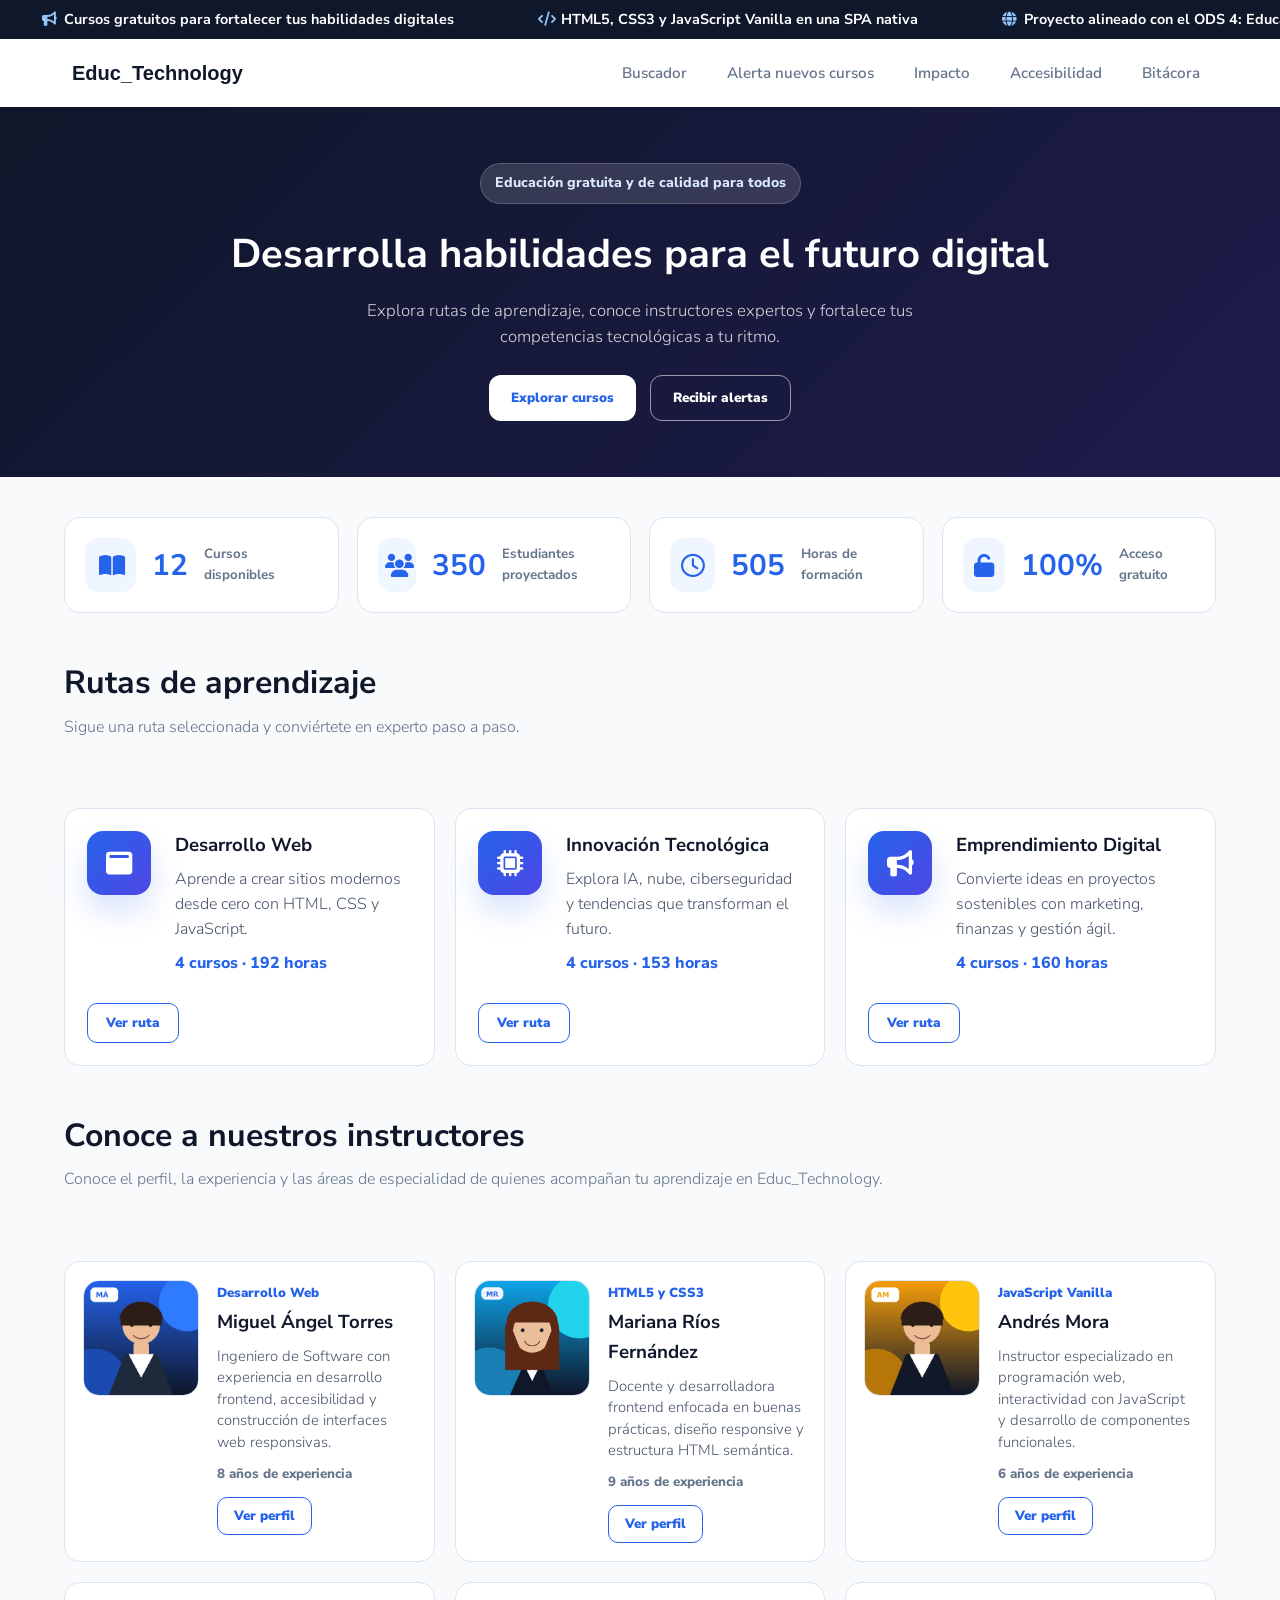
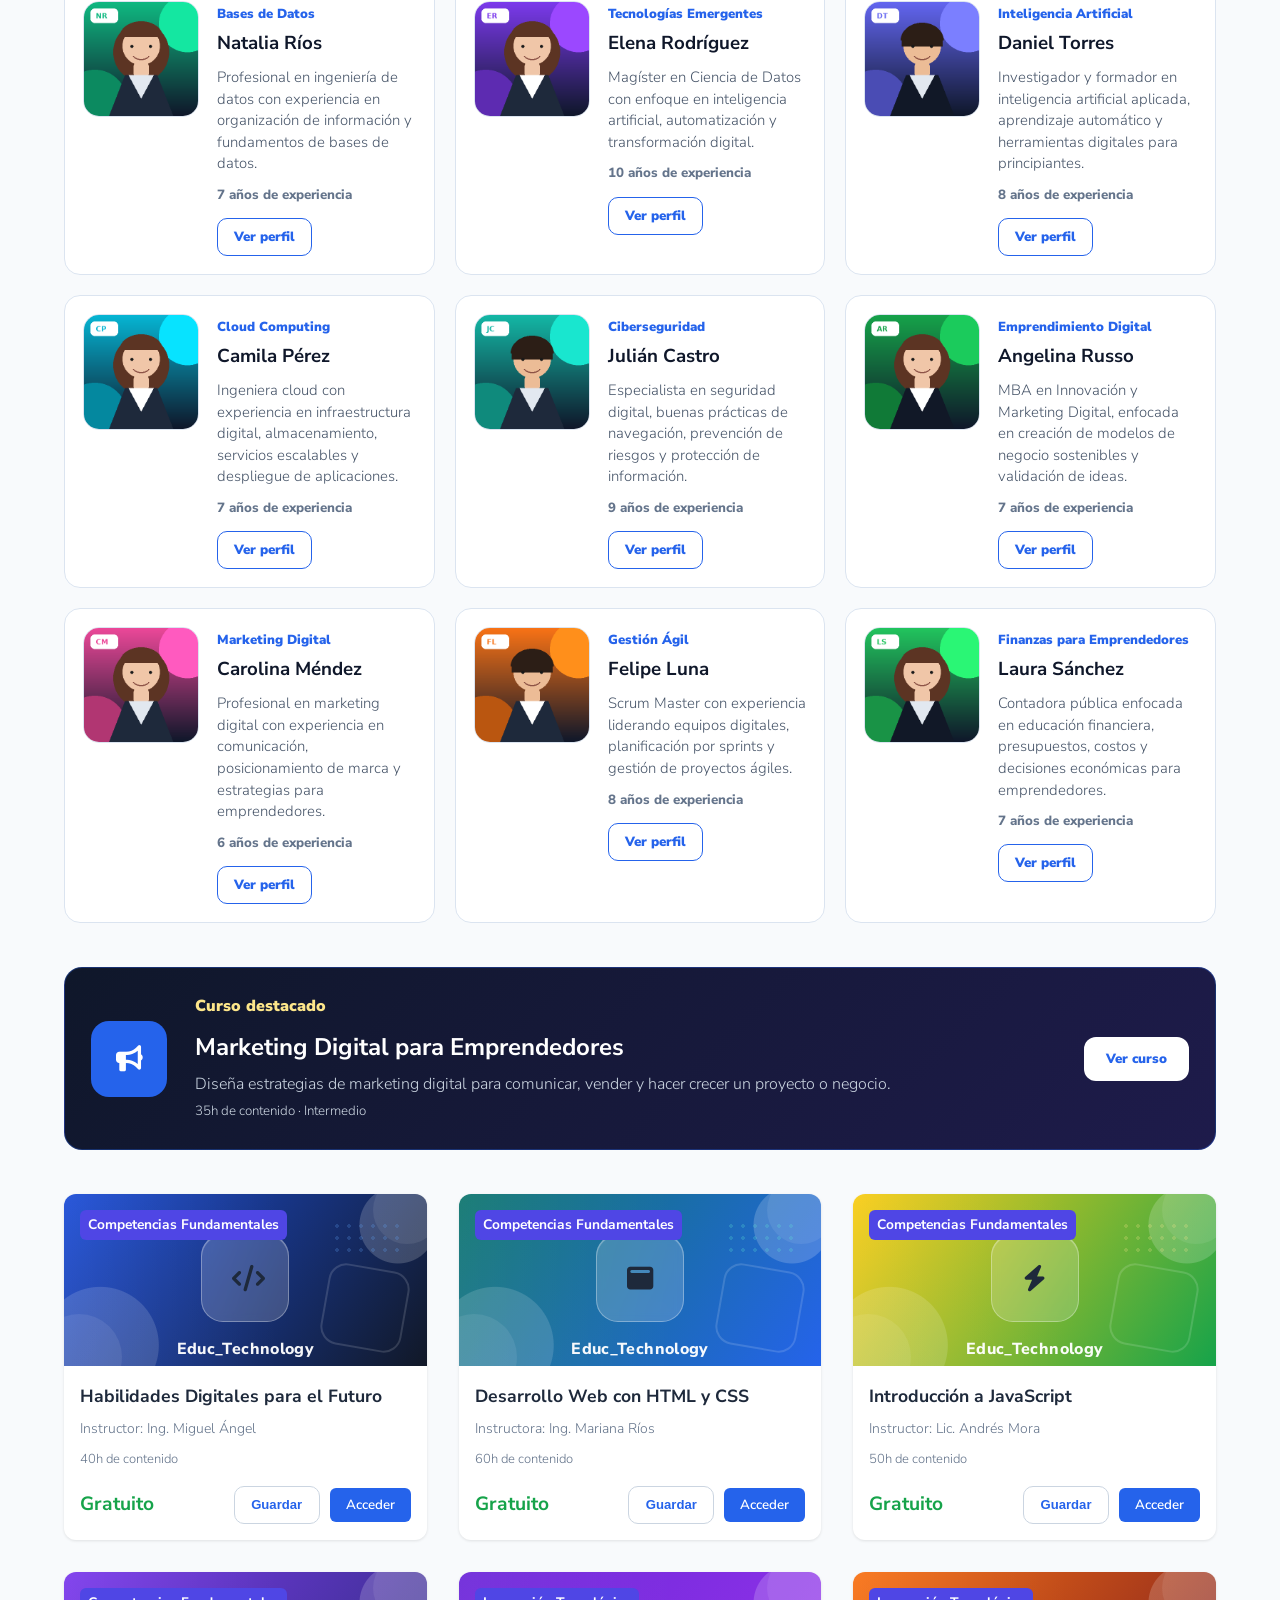
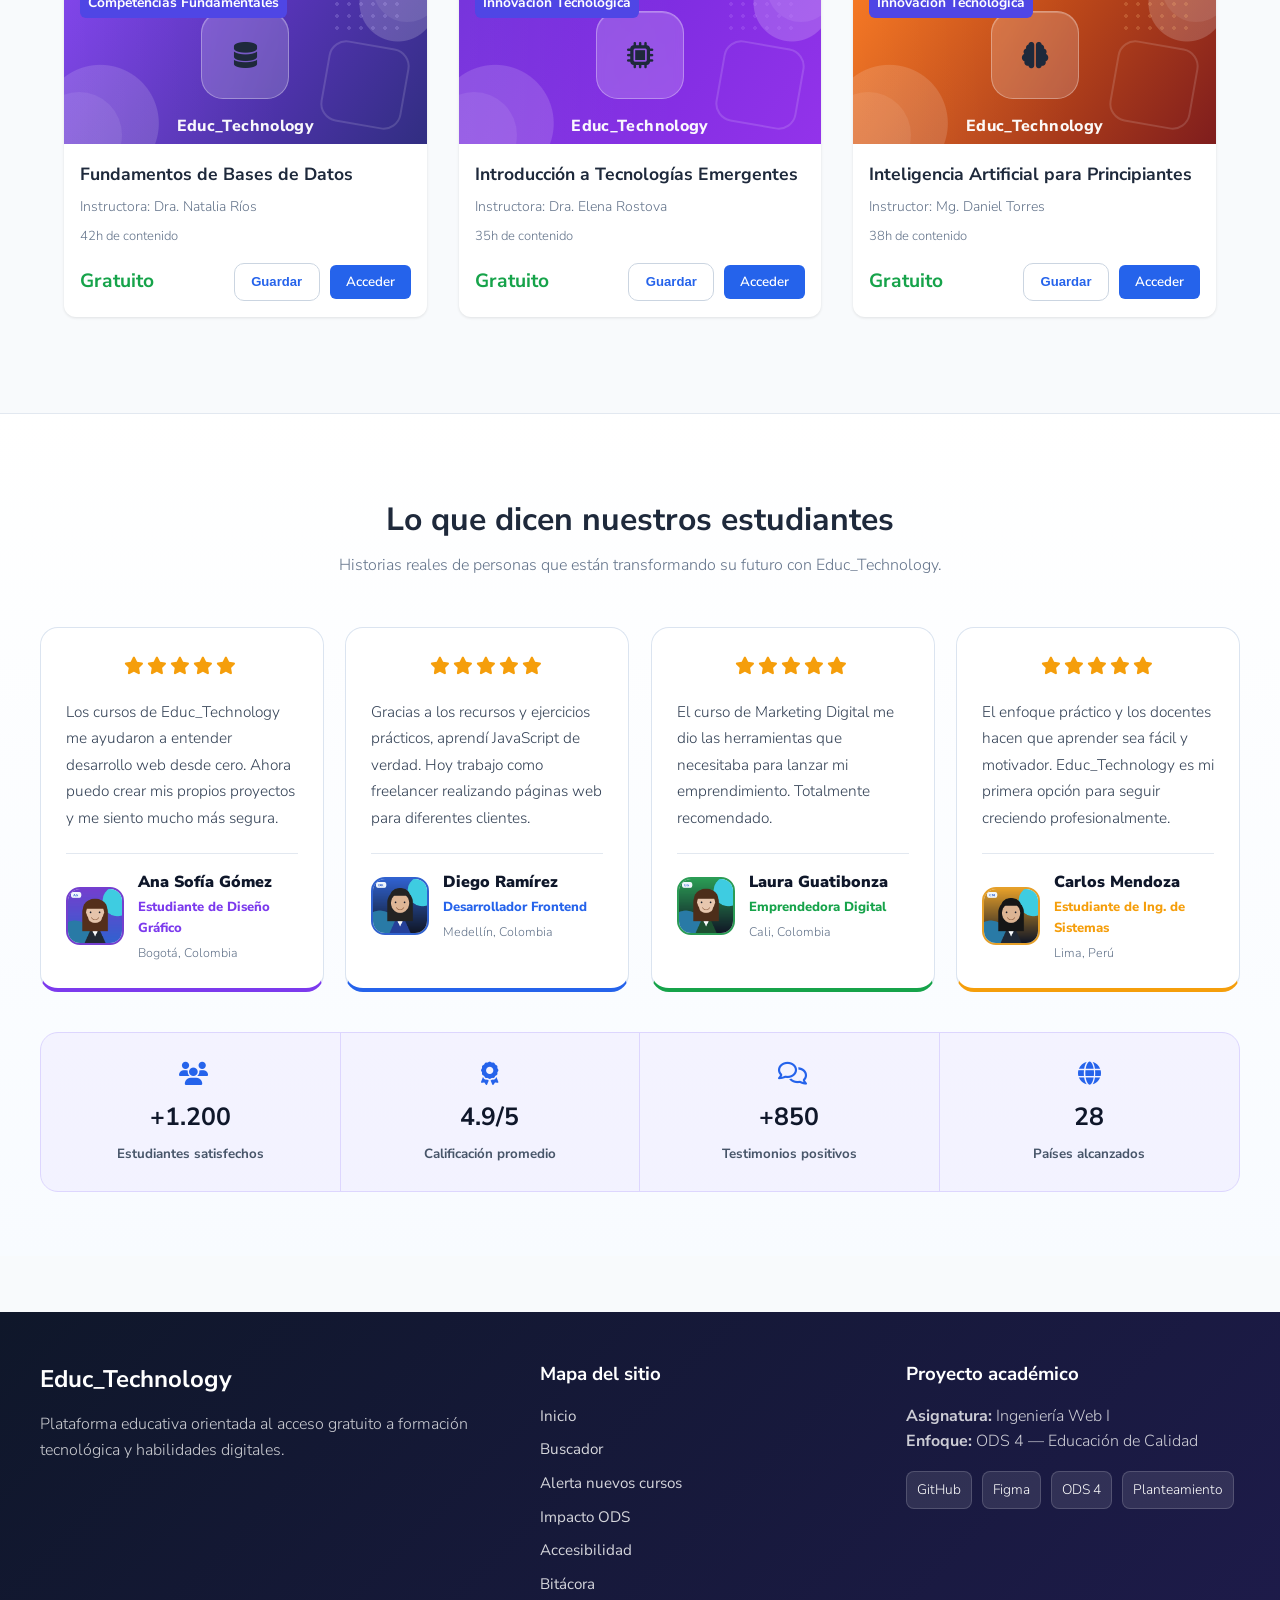
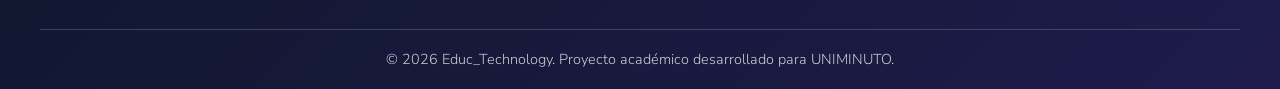
==== ingenieria-web-1/index.html @ dff6d357 "Actualizacion final con planteamiento del proyecto" ====
<!DOCTYPE html>
<html lang="es">
<head>
    <meta charset="UTF-8">
    <meta name="viewport" content="width=device-width, initial-scale=1.0">
    <title>Educ_Technology | Aprende, crece y transforma tu futuro digital</title>
    <!-- Fuente principal del proyecto -->
    <link rel="preconnect" href="https://fonts.googleapis.com">
    <link rel="preconnect" href="https://fonts.gstatic.com" crossorigin>
    <link href="https://fonts.googleapis.com/css2?family=Nunito+Sans:wght@300;400;600;700&display=swap" rel="stylesheet">
    <!-- Librería de iconos profesional: Font Awesome -->
    <link rel="stylesheet" href="https://cdnjs.cloudflare.com/ajax/libs/font-awesome/6.5.2/css/all.min.css" referrerpolicy="no-referrer">
    <!-- Hoja de estilos principal -->
    <link rel="stylesheet" href="css/styles.css">
</head>
<body>

    <!-- Marquesina superior con mensajes destacados -->
    <section class="marquesina" aria-label="Avisos destacados de Educ_Technology">
        <div class="mensajes">
            <div class="mensaje"><i class="fa-solid fa-bullhorn app-icon" aria-hidden="true"></i>Cursos gratuitos para fortalecer tus habilidades digitales</div>
            <div class="mensaje"><i class="fa-solid fa-code app-icon" aria-hidden="true"></i>HTML5, CSS3 y JavaScript Vanilla en una SPA nativa</div>
            <div class="mensaje"><i class="fa-solid fa-globe app-icon" aria-hidden="true"></i>Proyecto alineado con el ODS 4: Educación de Calidad</div>
            <div class="mensaje"><i class="fa-solid fa-universal-access app-icon" aria-hidden="true"></i>Diseño responsive con herramientas de accesibilidad</div>
        </div>
    </section>

    <!-- Menú de navegación principal -->
    <header class="main-navigation">
        <div class="nav-container">
            <button type="button" class="logo logo-btn" onclick="navegarSPA('inicio', event)" aria-label="Volver al inicio">Educ_Technology</button>
            <button type="button" class="menu-toggle" id="menu-toggle" aria-label="Abrir menú de navegación" aria-expanded="false">Menú</button>
            <nav>
                <ul class="nav-links" id="nav-links">
                    <li><button type="button" class="nav-btn" onclick="navegarSPA('buscador', event)">Buscador</button></li>
                    <li><button type="button" class="nav-btn" onclick="navegarSPA('inscripcion', event)">Alerta nuevos cursos</button></li>
                    <li><button type="button" class="nav-btn" onclick="navegarSPA('ods', event)">Impacto</button></li>
                    <li><button type="button" class="nav-btn" onclick="navegarSPA('accesibilidad', event)">Accesibilidad</button></li>
                    <li><button type="button" class="nav-btn" onclick="navegarSPA('bitacora', event)">Bitácora</button></li>
                </ul>
            </nav>
        </div>
    </header>

    <!-- Contenido principal de la aplicación -->

    <main id="main-content">

        <!-- SECCIÓN 1: INICIO (HOME) -->
        <section id="inicio">

            <header class="hero-banner">
                <div class="hero-texto">
                    <span class="hero-etiqueta">Educación gratuita y de calidad para todos</span>
                    <h1>Desarrolla habilidades para el futuro digital</h1>
                    <p>Explora rutas de aprendizaje, conoce instructores expertos y fortalece tus competencias tecnológicas a tu ritmo.</p>
                    <div class="hero-actions">
                        <button type="button" class="btn-hero btn-hero-primary" onclick="navegarSPA('buscador', event)">Explorar cursos</button>
                        <button type="button" class="btn-hero btn-hero-secondary" onclick="navegarSPA('inscripcion', event)">Recibir alertas</button>
                    </div>
                </div>
            </header>



            <!-- Estadísticas principales del proyecto -->
            <section class="home-stats-section" aria-label="Indicadores principales de Educ_Technology">
                <div id="home-stats" class="home-stats-grid"></div>
            </section>

            <!-- Rutas de aprendizaje -->
            <section class="learning-paths-section">
                <div class="section-heading-row">
                    <div>
                        <h2>Rutas de aprendizaje</h2>
                        <p class="section-subtitle">Sigue una ruta seleccionada y conviértete en experto paso a paso.</p>
                    </div>
                </div>
                <div id="contenedor-rutas" class="learning-paths-grid"></div>
            </section>

            <!-- Instructores -->
            <section class="instructors-section">
                <div class="section-heading-row">
                    <div>
                        <h2>Conoce a nuestros instructores</h2>
                        <p class="section-subtitle">Conoce el perfil, la experiencia y las áreas de especialidad de quienes acompañan tu aprendizaje en Educ_Technology.</p>
                    </div>
                </div>
                <div id="contenedor-instructores" class="instructors-grid"></div>
            </section>

            <!-- Curso destacado -->
            <section class="featured-course-section">
                <div id="curso-destacado-home" class="featured-course-card"></div>
            </section>

            <!-- Catálogo de Cursos en Cuadrícula -->
            <main class="catalog-layout">
                <div id="contenedor-cursos" class="grid-cursos">
                    <!-- Contenedor dinámico para las tarjetas de cursos -->
                    <p id="mensaje-vacio-cursos" class="mensaje-alerta">No hay programas disponibles en este momento.</p>
                </div>
            </main>

            <!-- Testimonios de usuarios piloto -->
            <section class="testimonials-section">
                <h2>Lo que dicen nuestros estudiantes</h2>
                <p class="section-subtitle">Historias reales de personas que están transformando su futuro con Educ_Technology.</p>
                <div id="contenedor-testimonios" class="testimonials-grid testimonials-grid-pro">
                    <!-- Contenedor dinámico para testimonios -->
                </div>
                <div id="testimonios-stats" class="testimonios-stats"></div>
            </section>
        </section>

        <!-- SECCIÓN 2: BUSCADOR -->
        <!-- Buscador con filtros por nombre y categoría -->
        <section id="buscador" class="oculto">
            <div class="section-container">
                <nav class="breadcrumb" aria-label="Migas de pan"><button type="button" onclick="navegarSPA('inicio', event)">Inicio</button><span>›</span><strong>Buscador</strong></nav>
                <h2>Buscador de Recursos Académicos</h2>
                <p class="section-subtitle">Filtra por nombre o categoría para encontrar tu formación ideal.</p>

                <div class="buscador-controles">
                    <div class="search-box-container">
                        <input type="text" id="input-busqueda" placeholder="Ej. javascript, css, emprendimiento...">
                        <button type="button" id="btn-buscar">Buscar</button>
                    </div>

                    <!-- Filtros rápidos por categoría -->
                    <div class="filtros-categoria">
                        <span class="filtro-label">Filtrar por categoría:</span>
                        <button type="button" class="btn-filtro activo" data-categoria="todos">Todos</button>
                        <button type="button" class="btn-filtro" data-categoria="Competencias Fundamentales">Competencias</button>
                        <button type="button" class="btn-filtro" data-categoria="Innovación Tecnológica">Innovación</button>
                        <button type="button" class="btn-filtro" data-categoria="Emprendimiento Digital">Emprendimiento</button>
                        <button type="button" class="btn-filtro btn-filtro-favoritos" data-categoria="favoritos">Mis favoritos</button>
                    </div>
                </div>

                <div class="catalog-layout">
                    <div id="resultados-api" class="grid-cursos">
                        <p class="mensaje-espera">Ingresa un término o selecciona una categoría para comenzar.</p>
                    </div>
                </div>
            </div>
        </section>

        <!-- SECCIÓN 3: FORMULARIO DE INSCRIPCIÓN -->
        <section id="inscripcion" class="oculto">
            <div class="section-container">
                <nav class="breadcrumb" aria-label="Migas de pan"><button type="button" onclick="navegarSPA('inicio', event)">Inicio</button><span>›</span><strong>Alerta nuevos cursos</strong></nav>
                <div class="page-container">
                    <section class="form-section">
                        <h2>Recibe Notificaciones de Nuevos Cursos</h2>
                        <p class="section-subtitle">Déjanos tus datos para avisarte cuando lancemos nuevos programas.</p>

                        <!-- Formulario nativo con validación personalizada -->
                        <form id="form-registro-nativo" novalidate class="custom-form">
                            <div class="form-group">
                                <label for="nombre">Nombre y Apellidos Completo:</label>
                                <input id="nombre" type="text" name="nombre" placeholder="Ej. Miguel Ángel" required>
                                <span id="error-nombre" class="error-text oculto">El nombre completo es requerido (mínimo 3 caracteres, solo letras).</span>
                            </div>
                            <div class="form-group">
                                <label for="correo">Correo Electrónico:</label>
                                <input id="correo" type="email" name="correo" placeholder="ejemplo@gmail.com" required>
                                <span id="error-correo" class="error-text oculto">Ingresa un correo electrónico válido.</span>
                            </div>
                            <div class="form-group">
                                <label for="telefono">Número de Contacto:</label>
                                <input id="telefono" type="tel" name="telefono" placeholder="Ej. 3101234567" required>
                                <span id="error-telefono" class="error-text oculto">El teléfono debe contener entre 7 y 10 dígitos numéricos.</span>
                            </div>
                            <div class="form-group">
                                <label for="area-interes">Área de Interés Principal:</label>
                                <select id="area-interes" name="area" required class="select-nativo">
                                    <option value="" disabled selected>-- Selecciona un área --</option>
                                    <option value="frontend">Desarrollo Frontend & Estándares W3C</option>
                                    <option value="emergentes">Tecnologías Emergentes</option>
                                    <option value="emprendimiento">Emprendimiento y Modelos de Negocio</option>
                                </select>
                                <span id="error-area" class="error-text oculto">Por favor, selecciona una temática de tu interés.</span>
                            </div>
                            <button type="submit" id="btn-enviar-formulario" class="btn-submit">Enviar Registro</button>
                        </form>
                    </section>

                    <section id="bloque-redes-sociales" class="social-section">
                        <h3>Conéctate con nuestro ecosistema digital</h3>
                        <p>Síguenos en nuestras redes oficiales para estar al tanto de talleres y eventos de Educ_Technology.</p>
                        <div class="social-links">
                            <a href="https://facebook.com" target="_blank" class="social-item fb">Facebook</a>
                            <a href="https://instagram.com" target="_blank" class="social-item ig">Instagram</a>
                            <a href="https://linkedin.com" target="_blank" class="social-item ln">LinkedIn</a>
                        </div>
                    </section>
                </div>
            </div>
        </section>

        <!-- SECCIÓN 4: IMPACTO SOCIAL ODS -->
        <!-- Sección informativa sobre el impacto social y el ODS 4 -->
        <section id="ods" class="oculto">
            <div class="section-container">
                <nav class="breadcrumb" aria-label="Migas de pan"><button type="button" onclick="navegarSPA('inicio', event)">Inicio</button><span>›</span><strong>Impacto ODS</strong></nav>
                <h2>Impacto Social: Educación de Calidad</h2>
                <p class="section-subtitle">Nuestro compromiso con el Objetivo de Desarrollo Sostenible #4 de la ONU.</p>

                <div class="ods-hero">
                    <div class="ods-badge">ODS 4</div>
                    <p class="ods-descripcion">En <strong>Educ_Technology</strong> creemos que el conocimiento no debería tener barreras económicas. Por eso todos nuestros cursos son gratuitos y están diseñados para quienes quieren crecer profesionalmente desde cero.</p>
                </div>

                <div class="ods-stats">
                    <!-- Indicadores generales de impacto del proyecto -->
                    <div class="stat-card">
                        <span class="stat-numero">3</span>
                        <span class="stat-label">Cursos gratuitos disponibles</span>
                    </div>
                    <div class="stat-card">
                        <span class="stat-numero">120h</span>
                        <span class="stat-label">De contenido formativo</span>
                    </div>
                    <div class="stat-card">
                        <span class="stat-numero">100%</span>
                        <span class="stat-label">Acceso sin costo</span>
                    </div>
                    <div class="stat-card">
                        <span class="stat-numero">3</span>
                        <span class="stat-label">Áreas de formación</span>
                    </div>
                </div>

                <div class="ods-pilares">
                    <div class="pilar-card">
                        <div class="pilar-icono"><i class="fa-solid fa-book-open app-icon" aria-hidden="true"></i></div>
                        <h3>Acceso al Conocimiento</h3>
                        <p>Eliminamos la brecha digital ofreciendo formación técnica de calidad sin costo, disponible para cualquier persona con conexión a internet.</p>
                    </div>
                    <div class="pilar-card">
                        <div class="pilar-icono"><i class="fa-solid fa-briefcase app-icon" aria-hidden="true"></i></div>
                        <h3>Empleabilidad Digital</h3>
                        <p>Preparamos a estudiantes y emprendedores con habilidades reales del mercado laboral actual, desde desarrollo web hasta modelos de negocio.</p>
                    </div>
                    <div class="pilar-card">
                        <div class="pilar-icono"><i class="fa-solid fa-seedling app-icon" aria-hidden="true"></i></div>
                        <h3>Crecimiento Sostenible</h3>
                        <p>Fomentamos el emprendimiento responsable alineado con los ODS, formando profesionales que entiendan su impacto en la sociedad.</p>
                    </div>
                </div>
            </div>
        </section>


        <!-- SECCIÓN 5: ACCESIBILIDAD -->
        <!-- Herramientas de accesibilidad para personalizar la visualización -->
        <section id="accesibilidad" class="oculto">
            <div class="section-container">
                <nav class="breadcrumb" aria-label="Migas de pan"><button type="button" onclick="navegarSPA('inicio', event)">Inicio</button><span>›</span><strong>Accesibilidad</strong></nav>
                <h2>Herramientas de Accesibilidad</h2>
                <p class="section-subtitle">Personaliza la visualización del sitio para mejorar la experiencia de lectura.</p>

                <div class="accessibility-panel">
                    <div class="accessibility-card">
                        <h3>Controles visuales</h3>
                        <p>Usa estas opciones para adaptar el contraste y el tamaño del texto según tus necesidades.</p>

                        <div class="accessibility-controls">
                            <button type="button" id="btn-fuente-mas" class="btn-control" aria-label="Aumentar tamaño de letra">Aumentar letra A+</button>
                            <button type="button" id="btn-contraste" class="btn-control btn-control--contraste" aria-label="Alternar alto contraste">Modo contraste</button>
                            <button type="button" id="btn-modo-oscuro" class="btn-control btn-control--oscuro" aria-label="Activar modo oscuro">Modo oscuro</button>
                            <button type="button" id="btn-fuente-menos" class="btn-control" aria-label="Reducir tamaño de letra">Reducir letra A−</button>
                        </div>
                    </div>
                </div>
            </div>
        </section>

        <!-- SECCIÓN 6: BITÁCORA Y CRÉDITOS -->
        <!-- Bitácora con créditos, decisiones de diseño y registro de cambios -->
        <section id="bitacora" class="oculto">
            <div class="section-container">
                <nav class="breadcrumb" aria-label="Migas de pan"><button type="button" onclick="navegarSPA('inicio', event)">Inicio</button><span>›</span><strong>Bitácora</strong></nav>
                <h2>Bitácora de Desarrollo</h2>
                <p class="section-subtitle">El proceso detrás de Educ_Technology: decisiones, tecnologías y aprendizajes.</p>

                <div class="bitacora-grid">

                    <div class="autor-info">
                        <h3>Autoría del Proyecto</h3>
                        <p>Desarrollado como proyecto integrador de la asignatura <strong>Ingeniería Web I</strong> en UNIMINUTO.</p>
                        <br>
                        <div class="autor-detalle">
                            <span class="autor-label">Estudiantes</span>
                            <ul class="autor-lista">
                                <li>Maickyl Miguel Candeno Navarro</li>
                                <li>Bayron Esteban Caicedo Tellez</li>
                                <li>Adrini Abril Sandoval</li>
                            </ul>
                        </div>
                        <p><strong>Docente:</strong> Kellyn Johanna Delgado Jaimes</p>
                        <p><strong>Período:</strong> 2026-1</p>
                        <br>
                        <!-- Decisiones principales de diseño y estructura -->
                        <p><strong>Tecnologías usadas:</strong> HTML5 semántico, CSS3 con Flexbox y media queries, JavaScript ES6 nativo, Google Fonts (Nunito Sans).</p>
                    </div>

                    <div class="decisiones-box">
                        <h3>Decisiones de Diseño</h3>
                        <!-- Justificación de la identidad visual utilizada -->
                        <ul class="decisiones-lista">
                            <li><strong>Fuente Nunito Sans:</strong> Elegida por ser san-serif, transmite modernidad y facilidad de lectura, ideal para una plataforma educativa.</li>
                            <li><strong>Azul principal (#2563eb):</strong> Comunica confianza, seguridad y tecnología. Exactamente lo que una plataforma educativa debe proyectar.</li>
                            <li><strong>Verde en precios (#16a34a):</strong> Asociado a lo positivo y gratuito. Refuerza que los cursos son accesibles.</li>
                            <li><strong>Fondo oscuro (#0f172a):</strong> Para el hero y la sección de redes, crea contraste visual y da seriedad al proyecto.</li>
                            <li><strong>Diseño SPA:</strong> Una sola página con navegación dinámica para evitar recargas y mejorar la experiencia de usuario.</li>
                        </ul>
                    </div>

                    <div class="sitemap-box">
                        <h3>Mapa del Sitio</h3>
                        <ul>
                            <li><a href="#" onclick="navegarSPA('inicio', event)">Inicio — Catálogo de cursos y testimonios</a></li>
                            <li><a href="#" onclick="navegarSPA('buscador', event)">Buscador — Filtros por nombre y categoría</a></li>
                            <li><a href="#" onclick="navegarSPA('inscripcion', event)">Alerta nuevos cursos — Formulario con RegEx</a></li>
                            <li><a href="#" onclick="navegarSPA('ods', event)">Impacto — Compromiso ODS 4 con estadísticas</a></li>
                            <li><a href="#" onclick="navegarSPA('accesibilidad', event)">Accesibilidad — Contraste y tamaño de letra</a></li>
                            <li><a href="#" onclick="navegarSPA('bitacora', event)">Bitácora — Créditos y decisiones de diseño</a></li>
                        </ul>
                    </div>

                    <div class="tecnologias-box">
                        <h3>Registro de Cambios</h3>
                        <!-- Registro de versiones y mejoras implementadas -->
                        <ul class="changelog-lista">
                            <li><span class="version">v1.0</span> Estructura base HTML semántico + CSS inicial</li>
                            <li><span class="version">v1.1</span> Sistema SPA con JavaScript vanilla</li>
                            <li><span class="version">v1.2</span> Formulario con validación RegEx + modal</li>
                            <li><span class="version">v1.3</span> Sección de accesibilidad con controles de contraste y tamaño de letra</li>
                            <li><span class="version">v1.4</span> Media queries para móvil, tablet y escritorio</li>
                            <li><span class="version">v1.5</span> Filtros de buscador, ODS visual, bitácora completa</li>
                            <li><span class="version">v1.6</span> Favoritos funcionales, rutas de aprendizaje, instructores y curso destacado</li>
                        </ul>
                    </div>

                </div>
            </div>
        </section>

        <!-- Modal para inscripción directa desde las tarjetas de curso -->
        <div id="modal-curso" class="modal-overlay oculto">
            <div class="modal-content">
                <button type="button" id="btn-cerrar-modal" class="modal-close-btn">&times;</button>
                <h2 id="modal-titulo-curso">Inscripción al Curso</h2>
                <p class="modal-subtitle">Completa tus datos para obtener acceso inmediato al material.</p>
                <form id="form-modal-curso" novalidate class="custom-form">
                    <div class="form-group">
                        <label for="modal-nombre">Nombre y Apellidos Completo:</label>
                        <input id="modal-nombre" type="text" placeholder="Ej. Miguel Ángel" required>
                        <span id="error-modal-nombre" class="error-text oculto">El nombre es requerido (mínimo 3 caracteres).</span>
                    </div>
                    <div class="form-group">
                        <label for="modal-correo">Correo Electrónico:</label>
                        <input id="modal-correo" type="email" placeholder="ejemplo@gmail.com" required>
                        <span id="error-modal-correo" class="error-text oculto">Ingresa un correo electrónico válido.</span>
                    </div>
                    <button type="submit" class="btn-submit">Confirmar Acceso al Curso</button>
                </form>
            </div>
        </div>

        <!-- Modal de perfil de instructor -->
        <div id="modal-instructor" class="modal-overlay oculto">
            <div class="modal-content modal-content-instructor">
                <button type="button" id="btn-cerrar-modal-instructor" class="modal-close-btn">&times;</button>
                <div id="modal-instructor-contenido"></div>
            </div>
        </div>


    </main>


    <!-- FOOTER PROFESIONAL: cierre visible del sitio con navegación, créditos y redes -->
    <footer class="site-footer">
        <div class="footer-content">
            <div class="footer-brand">
                <h2>Educ_Technology</h2>
                <p>Plataforma educativa orientada al acceso gratuito a formación tecnológica y habilidades digitales.</p>
            </div>

            <nav class="footer-nav" aria-label="Mapa de navegación del sitio">
                <h3>Mapa del sitio</h3>
                <ul>
                    <li><button type="button" onclick="navegarSPA('inicio', event)">Inicio</button></li>
                    <li><button type="button" onclick="navegarSPA('buscador', event)">Buscador</button></li>
                    <li><button type="button" onclick="navegarSPA('inscripcion', event)">Alerta nuevos cursos</button></li>
                    <li><button type="button" onclick="navegarSPA('ods', event)">Impacto ODS</button></li>
                    <li><button type="button" onclick="navegarSPA('accesibilidad', event)">Accesibilidad</button></li>
                    <li><button type="button" onclick="navegarSPA('bitacora', event)">Bitácora</button></li>
                </ul>
            </nav>

            <div class="footer-info">
                <h3>Proyecto académico</h3>
                <p><strong>Asignatura:</strong> Ingeniería Web I</p>
                <p><strong>Enfoque:</strong> ODS 4 — Educación de Calidad</p>
                <div class="footer-social">
                    <a href="https://github.com/maick25/ingenieria-web-1" target="_blank" rel="noopener noreferrer" aria-label="Abrir repositorio de GitHub">GitHub</a>
                    <a href="https://www.figma.com/design/h5C45w7NahrJfKbQASu7ia/Ingeneria-web-1" target="_blank" rel="noopener noreferrer" aria-label="Abrir maqueta en Figma">Figma</a>
                    <a href="https://www.un.org/sustainabledevelopment/es/education/" target="_blank" rel="noopener noreferrer" aria-label="Consultar ODS 4 Educación de Calidad">ODS 4</a>
                    <a href="docs/planteamiento-proyecto.one" target="_blank" rel="noopener noreferrer" aria-label="Abrir planteamiento del proyecto">Planteamiento</a>
                </div>
            </div>
        </div>

        <div class="footer-bottom">
            <p>&copy; 2026 Educ_Technology. Proyecto académico desarrollado para UNIMINUTO.</p>
        </div>
    </footer>

    <div id="toast-feedback" class="toast-feedback oculto" role="status" aria-live="polite"></div>

    <script src="js/index.js"></script>
</body>
</html>
---- ingenieria-web-1/css/styles.css ----
/* ==========================================================================
   PALETA DE COLORES — Educ_Technology
   Variables principales para mantener consistencia visual en todo el sitio.
   ========================================================================== */
/*
   COLOR PRIMARIO:    #2563eb  — Azul tecnológico (nav, botones, acentos)
   COLOR SECUNDARIO:  #0f172a  — Azul muy oscuro / casi negro (hero, fondos)
   COLOR ACENTO:      #16a34a  — Verde (precios, gratuito, ODS)
   COLOR SUPERFICIE:  #f8fafc  — Gris muy claro (fondo general)
   COLOR BORDE:       #e2e8f0  — Gris suave (separadores, bordes)
   BLANCO:            #ffffff  — Tarjetas, modales, formularios
   TEXTO PRINCIPAL:   #1e293b  — Casi negro, lectura cómoda
   TEXTO SECUNDARIO:  #64748b  — Gris medio, subtítulos y metadatos
*/

/* ==========================================================================
   RESET Y BASE GLOBAL
   ========================================================================== */
* {
    margin: 0;
    padding: 0;
    box-sizing: border-box;
}

body {
    /* Fuente principal del proyecto */
    font-family: 'Nunito Sans', 'Segoe UI', Tahoma, Geneva, Verdana, sans-serif;
    background-color: #f8fafc;
    color: #1e293b;
    line-height: 1.6;
    font-weight: 300;
    transition: background-color 0.3s ease, color 0.3s ease, font-size 0.2s ease;
}

/* Regla base para la navegación SPA */
.oculto {
    display: none !important;
}

.mensaje-alerta {
    color: #64748b;
    font-style: italic;
    text-align: center;
    padding: 2rem;
    width: 100%;
}

/* ==========================================================================
   MENÚ DE NAVEGACIÓN SUPERIOR FIJO
   ========================================================================== */
.main-navigation {
    background-color: #ffffff;
    box-shadow: 0 2px 4px rgba(0, 0, 0, 0.05);
    position: sticky;
    top: 0;
    z-index: 1000;
    padding: 1rem 0;
}

.nav-container {
    max-width: 1200px;
    margin: 0 auto;
    display: flex;
    justify-content: space-between;
    align-items: center;
    padding: 0 24px;
}

.logo {
    font-size: 1.25rem;
    font-weight: 700;
    color: #0f172a;
}

.logo-btn {
    background: none;
    border: none;
    cursor: pointer;
    padding: 6px 8px;
    border-radius: 8px;
    transition: all 0.2s ease;
}

.logo-btn:hover {
    color: #2563eb;
    background-color: #eef2ff;
}

.nav-links {
    display: flex;
    gap: 8px;
    list-style: none;
}

.nav-btn {
    background: none;
    border: none;
    color: #64748b;
    padding: 8px 16px;
    cursor: pointer;
    font-size: 0.95rem;
    font-weight: 600;
    border-radius: 6px;
    transition: all 0.2s ease;
    font-family: inherit;
}

.nav-btn:hover, .nav-btn.active {
    color: #2563eb;
    background-color: #eff6ff;
}

/* ==========================================================================
   HERO BANNER — Ahora centrado sin los botones dentro
   ========================================================================== */
.hero-banner {
    text-align: center;
    padding: 56px 32px;
    background: linear-gradient(135deg, #0f172a 0%, #1e1b4b 100%);
    color: #ffffff;
    margin-bottom: 40px;
}

.hero-texto h1 {
    font-size: 2.5rem;
    font-weight: 700;
    margin-bottom: 12px;
}

.hero-texto p {
    font-size: 1.05rem;
    color: rgba(255, 255, 255, 0.82);
    max-width: 600px;
    margin: 0 auto;
}

/* ==========================================================================
   CATÁLOGO DE CURSOS
   ========================================================================== */
.catalog-layout {
    max-width: 1200px;
    margin: 0 auto;
    padding: 0 24px 64px 24px;
}

.grid-cursos {
    display: grid;
    grid-template-columns: repeat(auto-fit, minmax(280px, 1fr));
    gap: 32px;
}

/* ==========================================================================
   TARJETAS DE CURSOS
   ========================================================================== */
.tarjeta-curso {
    background: #ffffff;
    border-radius: 12px;
    box-shadow: 0 1px 3px rgba(0, 0, 0, 0.1);
    overflow: hidden;
    display: flex;
    flex-direction: column;
    height: 100%;
    transition: box-shadow 0.25s ease, transform 0.2s ease;
}

.tarjeta-curso:hover {
    box-shadow: 0 8px 20px rgba(0, 0, 0, 0.1);
    transform: translateY(-3px);
}

.contenedor-imagen-tarjeta {
    position: relative;
    height: 160px;
    width: 100%;
}

.contenedor-imagen-tarjeta img {
    width: 100%;
    height: 100%;
    object-fit: cover;
    display: block;
}

.categoria-curso {
    position: absolute;
    top: 12px;
    left: 12px;
    background: #4f46e5;
    color: #ffffff;
    padding: 4px 8px;
    border-radius: 6px;
    font-size: 0.75rem;
    font-weight: 700;
}

.contenido-tarjeta {
    padding: 16px;
    display: flex;
    flex-direction: column;
    flex-grow: 1;
}

.contenido-tarjeta h3 {
    font-size: 1.1rem;
    font-weight: 700;
    color: #1e293b;
    margin-bottom: 8px;
}

.instructor {
    font-size: 0.875rem;
    color: #64748b;
    margin-bottom: 8px;
}

.duracion {
    font-size: 0.813rem;
    color: #64748b;
    margin-bottom: 16px;
}

.fila-inferior {
    margin-top: auto;
    display: flex;
    justify-content: space-between;
    align-items: center;
}

.precio-curso {
    font-size: 1.2rem;
    font-weight: 700;
    color: #16a34a;
}

.btn-acceder {
    background: #2563eb;
    color: #ffffff;
    border: none;
    padding: 8px 16px;
    border-radius: 6px;
    font-weight: 600;
    cursor: pointer;
    transition: background 0.2s ease;
    font-family: inherit;
}

.btn-acceder:hover {
    background: #1d4ed8;
}

/* ==========================================================================
   SECCIÓN DE TESTIMONIOS
   Tarjetas con borde suave e interacción visual al pasar el cursor.
   ========================================================================== */
.testimonials-section {
    padding: 4rem 2rem;
    background-color: #ffffff;
    text-align: center;
    margin-top: 2rem;
    border-top: 1px solid #e2e8f0;
}

.testimonials-section h2 {
    font-size: 2rem;
    font-weight: 700;
    color: #1e293b;
    margin-bottom: 0.5rem;
}

.section-subtitle {
    color: #64748b;
    font-size: 1rem;
    margin-bottom: 3rem;
}

.testimonials-grid {
    display: grid;
    grid-template-columns: repeat(auto-fit, minmax(300px, 1fr));
    gap: 2rem;
    max-width: 1200px;
    margin: 0 auto;
}

.testimonial-card {
    background: #f8fafc;
    padding: 2rem;
    border-radius: 12px;
    border: 1px solid #e2e8f0;
    text-align: left;
    transition: box-shadow 0.3s ease, transform 0.2s ease;
    box-shadow: none;
}

.testimonial-card:hover {
    transform: translateY(-4px);
    box-shadow: 0 12px 28px rgba(0, 0, 0, 0.09);
}

.comment {
    font-style: italic;
    color: #334155;
    line-height: 1.7;
    margin-bottom: 1.5rem;
    font-size: 1rem;
}

.student-name {
    color: #1e293b;
    font-size: 1.05rem;
    font-weight: 700;
    margin-bottom: 0.25rem;
}

.student-role {
    color: #64748b;
    font-size: 0.85rem;
    display: block;
}

/* ==========================================================================
   BUSCADOR CON FILTROS DE CATEGORÍA
   ========================================================================== */
.section-container {
    max-width: 1200px;
    margin: 40px auto;
    padding: 0 24px;
    min-height: 60vh;
}

.section-container h2 {
    font-size: 2rem;
    font-weight: 700;
    color: #0f172a;
    margin-bottom: 8px;
}

.buscador-controles {
    margin-bottom: 40px;
    display: flex;
    flex-direction: column;
    gap: 16px;
    max-width: 700px;
}

.search-box-container {
    display: flex;
    gap: 12px;
}

.search-box-container input {
    flex-grow: 1;
    padding: 12px 16px;
    border: 1px solid #cbd5e1;
    border-radius: 8px;
    font-size: 1rem;
    color: #1e293b;
    outline: none;
    transition: border-color 0.2s ease, box-shadow 0.2s ease;
    font-family: inherit;
}

.search-box-container input:focus {
    border-color: #2563eb;
    box-shadow: 0 0 0 3px rgba(37, 99, 235, 0.1);
}

.search-box-container button {
    background-color: #2563eb;
    color: #ffffff;
    border: none;
    padding: 12px 24px;
    border-radius: 8px;
    font-weight: 600;
    font-size: 1rem;
    cursor: pointer;
    transition: background-color 0.2s ease;
    font-family: inherit;
}

.search-box-container button:hover {
    background-color: #1d4ed8;
}

/* Filtros de categoría con botones de selección rápida. */
.filtros-categoria {
    display: flex;
    align-items: center;
    gap: 10px;
    flex-wrap: wrap;
}

.filtro-label {
    font-size: 0.9rem;
    color: #64748b;
    font-weight: 600;
}

.btn-filtro {
    background: #f1f5f9;
    border: 1.5px solid #e2e8f0;
    color: #64748b;
    padding: 6px 14px;
    border-radius: 20px;
    font-size: 0.85rem;
    font-weight: 600;
    cursor: pointer;
    transition: all 0.2s ease;
    font-family: inherit;
}

.btn-filtro:hover {
    border-color: #2563eb;
    color: #2563eb;
    background: #eff6ff;
}

.btn-filtro.activo {
    background: #2563eb;
    border-color: #2563eb;
    color: #ffffff;
}

.mensaje-espera {
    color: #64748b;
    font-style: italic;
    font-size: 1rem;
    background-color: #ffffff;
    padding: 24px;
    border-radius: 8px;
    border: 1px dashed #cbd5e1;
    text-align: center;
    max-width: 600px;
}

/* ==========================================================================
   FORMULARIO DE INSCRIPCIÓN Y REDES SOCIALES
   ========================================================================== */
.page-container {
    max-width: 1000px;
    margin: 40px auto;
    display: flex;
    flex-direction: row;
    gap: 30px;
    justify-content: center;
    align-items: stretch;
    padding: 0 20px;
}

.form-section {
    flex: 2;
    background: #ffffff;
    padding: 32px;
    border-radius: 12px;
    box-shadow: 0 4px 15px rgba(0, 0, 0, 0.05);
}

.custom-form {
    display: flex;
    flex-direction: column;
    gap: 20px;
    margin-top: 24px;
}

.form-group {
    display: flex;
    flex-direction: column;
    gap: 8px;
}

.form-group label {
    font-weight: 600;
    font-size: 0.95rem;
    color: #334155;
}

.form-group input {
    padding: 12px;
    border: 1px solid #cbd5e1;
    border-radius: 8px;
    font-size: 1rem;
    outline: none;
    transition: border-color 0.2s;
    font-family: inherit;
}

.form-group input:focus {
    border-color: #2563eb;
}

/* Mensajes de validación controlados desde JavaScript. */
.error-text {
    color: #ef4444;
    font-size: 0.85rem;
    font-weight: 600;
    margin-top: -4px;
}

.btn-submit {
    background: #2563eb;
    color: #ffffff;
    border: none;
    padding: 14px;
    border-radius: 8px;
    font-weight: 700;
    font-size: 1rem;
    cursor: pointer;
    transition: background 0.2s;
    margin-top: 10px;
    font-family: inherit;
}

.btn-submit:hover {
    background: #1d4ed8;
}

.social-section {
    flex: 1;
    background: #0f172a;
    padding: 40px 24px;
    border-radius: 12px;
    color: #ffffff;
    display: flex;
    flex-direction: column;
    justify-content: center;
    align-items: center;
    text-align: center;
}

.social-section h3 {
    color: #10b981;
    font-size: 1.3rem;
    margin-bottom: 16px;
    line-height: 1.3;
}

.social-section p {
    color: #94a3b8;
    font-size: 0.95rem;
    margin-bottom: 24px;
    line-height: 1.6;
}

.social-links {
    display: flex;
    flex-direction: column;
    gap: 12px;
    width: 100%;
    max-width: 200px;
}

.social-item {
    display: block;
    width: 100%;
    padding: 12px;
    border-radius: 8px;
    text-decoration: none;
    color: #ffffff;
    font-weight: 700;
    font-size: 0.95rem;
    transition: transform 0.2s, opacity 0.2s;
    text-align: center;
}

.social-item:hover {
    transform: translateY(-2px);
    opacity: 0.9;
}

.social-item.fb { background-color: #2563eb; }
.social-item.ig { background-color: #db2777; }
.social-item.ln { background-color: #0284c7; }

.form-group select {
    padding: 12px;
    border: 1px solid #cbd5e1;
    border-radius: 8px;
    font-size: 1rem;
    outline: none;
    background-color: #ffffff;
    color: #1e293b;
    cursor: pointer;
    transition: border-color 0.2s;
    font-family: inherit;
}

.form-group select:focus {
    border-color: #2563eb;
}

/* ==========================================================================
   SECCIÓN ODS — IMPACTO VISUAL
   Presentación del compromiso educativo mediante indicadores y tarjetas.
   ========================================================================== */
.ods-hero {
    display: flex;
    align-items: center;
    gap: 24px;
    background: #ffffff;
    padding: 28px 32px;
    border-radius: 12px;
    border-left: 6px solid #c5192d;
    box-shadow: 0 1px 3px rgba(0, 0, 0, 0.08);
    margin-bottom: 32px;
    margin-top: 20px;
}

.ods-badge {
    background: #c5192d;
    color: #ffffff;
    font-size: 1.5rem;
    font-weight: 900;
    padding: 12px 20px;
    border-radius: 10px;
    flex-shrink: 0;
    letter-spacing: 0.05em;
}

.ods-descripcion {
    color: #334155;
    font-size: 1.05rem;
    line-height: 1.7;
}

.ods-stats {
    display: grid;
    grid-template-columns: repeat(auto-fit, minmax(160px, 1fr));
    gap: 20px;
    margin-bottom: 32px;
}

.stat-card {
    background: #ffffff;
    border-radius: 12px;
    padding: 24px 16px;
    text-align: center;
    box-shadow: 0 1px 3px rgba(0, 0, 0, 0.08);
    border-top: 3px solid #2563eb;
    transition: transform 0.2s ease;
}

.stat-card:hover {
    transform: translateY(-3px);
}

.stat-numero {
    display: block;
    font-size: 2.2rem;
    font-weight: 900;
    color: #2563eb;
    margin-bottom: 8px;
}

.stat-label {
    display: block;
    font-size: 0.85rem;
    color: #64748b;
    font-weight: 600;
    line-height: 1.4;
}

.ods-pilares {
    display: grid;
    grid-template-columns: repeat(auto-fit, minmax(260px, 1fr));
    gap: 20px;
}

.pilar-card {
    background: #ffffff;
    border-radius: 12px;
    padding: 28px 24px;
    box-shadow: 0 1px 3px rgba(0, 0, 0, 0.08);
    transition: box-shadow 0.25s ease, transform 0.2s ease;
}

.pilar-card:hover {
    box-shadow: 0 8px 20px rgba(0, 0, 0, 0.09);
    transform: translateY(-3px);
}

.pilar-icono {
    font-size: 2rem;
    margin-bottom: 12px;
}

.pilar-card h3 {
    font-size: 1.05rem;
    font-weight: 700;
    color: #1e293b;
    margin-bottom: 10px;
}

.pilar-card p {
    color: #64748b;
    font-size: 0.95rem;
    line-height: 1.6;
}

/* ==========================================================================
   BITÁCORA EXPANDIDA
   Distribución de autoría, decisiones de diseño, mapa del sitio y cambios.
   ========================================================================== */
.bitacora-grid {
    display: grid;
    grid-template-columns: repeat(auto-fit, minmax(300px, 1fr));
    gap: 24px;
    margin-top: 24px;
}

.autor-info, .sitemap-box, .decisiones-box, .tecnologias-box {
    background: #ffffff;
    padding: 24px;
    border-radius: 12px;
    box-shadow: 0 1px 3px rgba(0, 0, 0, 0.08);
}

.autor-info h3, .sitemap-box h3, .decisiones-box h3, .tecnologias-box h3 {
    margin-bottom: 16px;
    color: #0f172a;
    font-size: 1.05rem;
    font-weight: 700;
}

.autor-info p {
    color: #334155;
    font-size: 0.95rem;
    line-height: 1.6;
}

.sitemap-box ul {
    list-style: none;
    display: flex;
    flex-direction: column;
    gap: 10px;
}

.sitemap-box a {
    color: #2563eb;
    text-decoration: none;
    font-weight: 600;
    font-size: 0.92rem;
    transition: color 0.2s;
}

.sitemap-box a:hover {
    text-decoration: underline;
}

.decisiones-lista {
    list-style: none;
    display: flex;
    flex-direction: column;
    gap: 12px;
}

.decisiones-lista li {
    font-size: 0.9rem;
    color: #334155;
    line-height: 1.5;
    padding-left: 12px;
    border-left: 3px solid #2563eb;
}

.changelog-lista {
    list-style: none;
    display: flex;
    flex-direction: column;
    gap: 10px;
}

.changelog-lista li {
    font-size: 0.9rem;
    color: #334155;
    display: flex;
    align-items: baseline;
    gap: 10px;
}

.version {
    background: #eff6ff;
    color: #2563eb;
    font-size: 0.78rem;
    font-weight: 700;
    padding: 2px 8px;
    border-radius: 4px;
    flex-shrink: 0;
}

/* ==========================================================================
   MODAL FLOTANTE
   ========================================================================== */
.modal-overlay {
    position: fixed;
    top: 0; left: 0;
    width: 100%; height: 100%;
    background-color: rgba(15, 23, 42, 0.75);
    backdrop-filter: blur(4px);
    display: flex;
    justify-content: center;
    align-items: center;
    z-index: 2000;
}

.modal-content {
    background: #ffffff;
    padding: 40px;
    border-radius: 16px;
    width: 100%;
    max-width: 500px;
    box-shadow: 0 20px 40px rgba(0, 0, 0, 0.15);
    position: relative;
    animation: aparecerModal 0.3s ease-out;
}

.modal-close-btn {
    position: absolute;
    top: 16px; right: 20px;
    background: none;
    border: none;
    font-size: 2rem;
    color: #64748b;
    cursor: pointer;
    line-height: 1;
}

.modal-close-btn:hover { color: #ef4444; }

.modal-subtitle {
    color: #64748b;
    font-size: 0.95rem;
    margin-bottom: 20px;
    margin-top: 4px;
}

@keyframes aparecerModal {
    from { transform: translateY(-30px); opacity: 0; }
    to { transform: translateY(0); opacity: 1; }
}

/* ==========================================================================
   MODO OSCURO / ALTO CONTRASTE
   Variantes visuales activadas desde los controles de accesibilidad.
   ========================================================================== */
body.alto-contraste {
    background-color: #0a0a0a !important;
    color: #f0f0f0 !important;
}

body.alto-contraste .main-navigation {
    background-color: #111111 !important;
    border-bottom: 1px solid #2a2a2a !important;
}

body.alto-contraste .logo { color: #f0f0f0 !important; }

body.alto-contraste .nav-btn { color: #94a3b8 !important; }

body.alto-contraste .hero-banner {
    background: linear-gradient(135deg, #000000 0%, #0d0d2b 100%);
}

body.alto-contraste .testimonials-section {
    background-color: #111111 !important;
    border-top-color: #2a2a2a !important;
}

body.alto-contraste .testimonial-card,
body.alto-contraste .tarjeta-curso,
body.alto-contraste .form-section,
body.alto-contraste .autor-info,
body.alto-contraste .sitemap-box,
body.alto-contraste .decisiones-box,
body.alto-contraste .tecnologias-box,
body.alto-contraste .pilar-card,
body.alto-contraste .stat-card,
body.alto-contraste .ods-hero,
body.alto-contraste .modal-content {
    background-color: #1a1a1a !important;
    color: #f0f0f0 !important;
    border-color: #2a2a2a !important;
}

body.alto-contraste .contenido-tarjeta h3,
body.alto-contraste .student-name,
body.alto-contraste .pilar-card h3 {
    color: #60a5fa !important;
}

body.alto-contraste .comment,
body.alto-contraste .instructor,
body.alto-contraste .duracion,
body.alto-contraste .student-role,
body.alto-contraste .pilar-card p,
body.alto-contraste .ods-descripcion {
    color: #94a3b8 !important;
}

body.alto-contraste .sitemap-box a { color: #60a5fa !important; }

body.alto-contraste .form-group input,
body.alto-contraste .form-group select {
    background-color: #111111 !important;
    color: #f0f0f0 !important;
    border-color: #2a2a2a !important;
}

/* ==========================================================================
   TAMAÑO DE FUENTE: GRANDE Y PEQUEÑO
   ========================================================================== */
body.fuente-grande { font-size: 1.2rem !important; }
body.fuente-grande h1 { font-size: 3rem !important; }
body.fuente-grande h2 { font-size: 2.4rem !important; }
body.fuente-grande h3 { font-size: 1.7rem !important; }

body.fuente-pequena { font-size: 0.85rem !important; }
body.fuente-pequena h1 { font-size: 1.8rem !important; }
body.fuente-pequena h2 { font-size: 1.4rem !important; }
body.fuente-pequena h3 { font-size: 1.1rem !important; }

/* ==========================================================================
   MEDIA QUERIES — RESPONSIVIDAD
   Ajustes de layout para tabletas, celulares y pantallas pequeñas.
   ========================================================================== */

/* TABLET (máximo 900px) */
@media (max-width: 900px) {
    .nav-btn { padding: 6px 10px; font-size: 0.88rem; }
    .hero-texto h1 { font-size: 2rem; }
    .section-container h2 { font-size: 1.6rem; }
}

/* CELULAR (máximo 768px) */
@media (max-width: 768px) {
    /* En pantallas pequeñas el menú se reorganiza para mejorar la navegación. */
    .nav-container { flex-direction: column; gap: 10px; padding: 0 12px 8px; }
    .nav-links { gap: 4px; flex-wrap: wrap; justify-content: center; }
    .nav-btn { font-size: 0.82rem; padding: 5px 8px; }

    .hero-banner { padding: 40px 20px 28px; }
    .hero-texto h1 { font-size: 1.75rem; }
    .hero-texto p { font-size: 0.95rem; }

    .grid-cursos { grid-template-columns: 1fr; }
    .catalog-layout { padding: 0 16px 40px; }
    .page-container { flex-direction: column; padding: 0 12px; }
    .form-section { padding: 20px; }
    .testimonials-section { padding: 2.5rem 1rem; }
    .testimonials-grid { grid-template-columns: 1fr; }
    .section-container { padding: 0 16px; }
    .search-box-container { flex-direction: column; }
    .buscador-controles { max-width: 100%; }
    .ods-hero { flex-direction: column; align-items: flex-start; gap: 16px; }
    .ods-stats { grid-template-columns: repeat(2, 1fr); }
    .bitacora-grid { grid-template-columns: 1fr; }
    .modal-content { padding: 28px 20px; margin: 0 12px; max-width: 100%; }
}

/* CELULAR MUY PEQUEÑO (máximo 480px) */
@media (max-width: 480px) {
    .hero-texto h1 { font-size: 1.5rem; }
    .logo { font-size: 1.1rem; }
    .ods-stats { grid-template-columns: 1fr; }
    .ods-pilares { grid-template-columns: 1fr; }
    .testimonial-card { padding: 1.25rem; }
}


/* ==========================================================================
   FOOTER PROFESIONAL — mapa del sitio, créditos y redes
   ========================================================================== */
.site-footer {
    background: linear-gradient(135deg, #0f172a 0%, #1e1b4b 100%);
    color: #ffffff;
    margin-top: 56px;
    padding: 48px 24px 0;
}

.footer-content {
    max-width: 1200px;
    margin: 0 auto;
    display: grid;
    grid-template-columns: 1.4fr 1fr 1fr;
    gap: 32px;
    align-items: start;
}

.footer-brand h2,
.footer-nav h3,
.footer-info h3 {
    color: #ffffff;
    margin-bottom: 14px;
}

.footer-brand p,
.footer-info p,
.footer-bottom p {
    color: rgba(255, 255, 255, 0.78);
}

.footer-nav ul {
    list-style: none;
    display: flex;
    flex-direction: column;
    gap: 8px;
}

.footer-nav button {
    background: transparent;
    border: none;
    color: rgba(255, 255, 255, 0.82);
    cursor: pointer;
    font-family: inherit;
    font-size: 0.95rem;
    text-align: left;
    padding: 2px 0;
    transition: color 0.2s ease, transform 0.2s ease;
}

.footer-nav button:hover {
    color: #60a5fa;
    transform: translateX(4px);
}

.footer-social {
    display: flex;
    flex-wrap: wrap;
    gap: 10px;
    margin-top: 16px;
}

.footer-social a {
    color: #ffffff;
    text-decoration: none;
    background: rgba(255, 255, 255, 0.1);
    border: 1px solid rgba(255, 255, 255, 0.16);
    padding: 7px 10px;
    border-radius: 8px;
    font-size: 0.86rem;
    transition: background 0.2s ease, transform 0.2s ease;
}

.footer-social a:hover {
    background: #2563eb;
    transform: translateY(-2px);
}

.footer-bottom {
    max-width: 1200px;
    margin: 32px auto 0;
    padding: 18px 0;
    border-top: 1px solid rgba(255, 255, 255, 0.18);
    text-align: center;
    font-size: 0.9rem;
}

/* ==========================================================================
   AJUSTES RESPONSIVE EXTRA — menú móvil y accesibilidad sin tapar tarjetas
   ========================================================================== */
@media (max-width: 900px) {
    .accesibilidad-rapida {
        position: sticky;
        top: 82px;
        left: auto;
        bottom: auto;
        width: fit-content;
        margin: 10px 0 10px 18px;
        flex-direction: row;
        z-index: 950;
    }

    .btn-acc {
        width: 38px;
        height: 38px;
        font-size: 0.8rem;
    }

    .footer-content {
        grid-template-columns: 1fr 1fr;
    }

    .footer-brand {
        grid-column: 1 / -1;
    }
}

@media (max-width: 480px) {
    .nav-container {
        align-items: center;
        gap: 12px;
    }

    .nav-links {
        display: grid;
        grid-template-columns: repeat(2, minmax(0, 1fr));
        gap: 8px;
        width: 100%;
    }

    .nav-links li,
    .nav-btn {
        width: 100%;
    }

    .nav-btn {
        text-align: center;
        padding: 7px 8px;
        font-size: 0.8rem;
    }

    .accesibilidad-rapida {
        top: 128px;
        margin-left: 16px;
        transform: scale(0.92);
        transform-origin: left top;
    }

    .section-container {
        margin-top: 24px;
    }

    .footer-content {
        grid-template-columns: 1fr;
        gap: 24px;
    }

    .site-footer {
        padding: 36px 18px 0;
    }

    .footer-social {
        flex-direction: column;
        align-items: stretch;
    }

    .footer-social a {
        text-align: center;
    }
}

/* ==========================================================================
   AJUSTE FINAL — ACCESIBILIDAD SIN BOTONES FLOTANTES
   ========================================================================== */
.accessibility-panel {
    max-width: 760px;
    margin: 0 auto;
}

.accessibility-card {
    background: #ffffff;
    border: 1px solid #e2e8f0;
    border-radius: 16px;
    padding: 32px;
    box-shadow: 0 12px 30px rgba(15, 23, 42, 0.08);
}

.accessibility-card h3 {
    color: #0f172a;
    margin-bottom: 10px;
    font-size: 1.4rem;
}

.accessibility-card p {
    color: #64748b;
    margin-bottom: 24px;
}

.accessibility-controls {
    position: static;
    display: flex;
    flex-wrap: wrap;
    gap: 12px;
}

.btn-control {
    border: none;
    background: #2563eb;
    color: #ffffff;
    padding: 12px 18px;
    border-radius: 10px;
    font-weight: 700;
    cursor: pointer;
    font-family: inherit;
    transition: transform 0.2s ease, background 0.2s ease;
}

.btn-control:hover {
    background: #1d4ed8;
    transform: translateY(-2px);
}

.btn-control--contraste {
    background: #1e1b4b;
    color: #fde68a;
    border: 1px solid rgba(234, 179, 8, 0.45);
}

.btn-control--contraste:hover {
    background: #854d0e;
}

body.alto-contraste .accessibility-card {
    background: #111827 !important;
    border-color: #ffffff !important;
}

body.alto-contraste .accessibility-card h3,
body.alto-contraste .accessibility-card p {
    color: #ffffff !important;
}

@media (max-width: 480px) {
    .accessibility-card {
        padding: 24px 18px;
    }

    .accessibility-controls {
        flex-direction: column;
    }

    .btn-control {
        width: 100%;
    }
}


/* ==========================================================================
   MEJORAS FINALES DE INTERACCIÓN Y PRESENTACIÓN
   ========================================================================== */
.marquesina {
    width: 100%;
    background: #0f172a;
    color: #ffffff;
    overflow: hidden;
    padding: 8px 0;
    font-size: 0.9rem;
}

.mensajes {
    display: flex;
    width: max-content;
    animation: desplazarMensajes 30s linear infinite;
}

.mensaje {
    flex: none;
    padding: 0 42px;
    white-space: nowrap;
    font-weight: 700;
}

@keyframes desplazarMensajes {
    from { transform: translateX(100%); }
    to { transform: translateX(-100%); }
}

.menu-toggle {
    display: none;
    border: 1px solid #dbe4f0;
    background: #f8fafc;
    color: #0f172a;
    border-radius: 10px;
    padding: 10px 14px;
    font-weight: 800;
    cursor: pointer;
    font-family: inherit;
}

.hero-etiqueta {
    display: inline-block;
    background: rgba(255,255,255,0.14);
    color: #dbeafe;
    border: 1px solid rgba(255,255,255,0.18);
    padding: 8px 14px;
    border-radius: 999px;
    font-weight: 800;
    font-size: 0.88rem;
    margin-bottom: 18px;
}

.hero-actions {
    display: flex;
    gap: 14px;
    justify-content: center;
    flex-wrap: wrap;
    margin-top: 24px;
}

.btn-hero {
    border: 0;
    border-radius: 12px;
    padding: 13px 22px;
    font-weight: 900;
    cursor: pointer;
    font-family: inherit;
    transition: transform 0.2s ease, background-color 0.2s ease, border-color 0.2s ease;
}

.btn-hero:hover {
    transform: translateY(-2px);
}

.btn-hero-primary {
    background: #ffffff;
    color: #2563eb;
}

.btn-hero-secondary {
    background: transparent;
    color: #ffffff;
    border: 1px solid rgba(255,255,255,0.55);
}

.breadcrumb {
    display: inline-flex;
    align-items: center;
    gap: 8px;
    background: #ffffff;
    border: 1px solid #dbe4f0;
    border-radius: 999px;
    padding: 8px 14px;
    margin-bottom: 24px;
    color: #64748b;
    font-size: 0.9rem;
}

.breadcrumb button {
    border: 0;
    background: transparent;
    color: #2563eb;
    font-weight: 800;
    cursor: pointer;
    font-family: inherit;
}

.breadcrumb strong {
    color: #0f172a;
}

main > section:not(.oculto) {
    animation: fadeSection 0.35s ease both;
}

@keyframes fadeSection {
    from { opacity: 0; transform: translateY(10px); }
    to { opacity: 1; transform: translateY(0); }
}

.toast-feedback {
    position: fixed;
    right: 22px;
    bottom: 22px;
    background: #0f172a;
    color: #ffffff;
    padding: 14px 18px;
    border-radius: 12px;
    border: 1px solid rgba(255,255,255,0.12);
    z-index: 9999;
    font-weight: 800;
    box-shadow: 0 10px 25px rgba(15, 23, 42, 0.22);
    max-width: 320px;
}

.mensaje-vacio-bonito {
    grid-column: 1 / -1;
    background: #ffffff;
    border: 1px dashed #93c5fd;
    border-radius: 14px;
    padding: 28px;
    text-align: center;
    color: #334155;
}

.mensaje-vacio-bonito strong {
    display: block;
    color: #0f172a;
    font-size: 1.1rem;
    margin-bottom: 8px;
}

/* Estilo minimalista con bordes suaves y sombras discretas. */
.ods-hero,
.stat-card,
.pilar-card,
.autor-info,
.sitemap-box,
.decisiones-box,
.tecnologias-box {
    box-shadow: none !important;
    border: 1px solid #dbe4f0;
}

.pilar-card:hover,
.stat-card:hover {
    box-shadow: none !important;
    border-color: #2563eb;
}

.btn-control--oscuro {
    background: #334155;
}

/* Modo oscuro visual: no reemplaza el alto contraste, solo mejora experiencia de lectura. */
body.modo-oscuro {
    background: #0f172a;
    color: #e5e7eb;
}

body.modo-oscuro .main-navigation,
body.modo-oscuro .section-container,
body.modo-oscuro .catalog-layout,
body.modo-oscuro .testimonials-section,
body.modo-oscuro .accessibility-card,
body.modo-oscuro .form-section,
body.modo-oscuro .social-section,
body.modo-oscuro .tarjeta-curso,
body.modo-oscuro .testimonial-card,
body.modo-oscuro .ods-hero,
body.modo-oscuro .stat-card,
body.modo-oscuro .pilar-card,
body.modo-oscuro .autor-info,
body.modo-oscuro .sitemap-box,
body.modo-oscuro .decisiones-box,
body.modo-oscuro .tecnologias-box,
body.modo-oscuro .breadcrumb {
    background: #111827;
    color: #e5e7eb;
    border-color: #334155;
}

body.modo-oscuro h1,
body.modo-oscuro h2,
body.modo-oscuro h3,
body.modo-oscuro .breadcrumb strong,
body.modo-oscuro .contenido-tarjeta h3 {
    color: #f8fafc;
}

body.modo-oscuro p,
body.modo-oscuro .section-subtitle,
body.modo-oscuro .instructor,
body.modo-oscuro .duracion,
body.modo-oscuro .stat-label,
body.modo-oscuro .ods-descripcion,
body.modo-oscuro .pilar-card p,
body.modo-oscuro .autor-info p,
body.modo-oscuro .decisiones-lista li,
body.modo-oscuro .changelog-lista li {
    color: #cbd5e1;
}

body.modo-oscuro input,
body.modo-oscuro select {
    background: #0f172a;
    border-color: #334155;
    color: #e5e7eb;
}

body.modo-oscuro .site-footer {
    background: #020617;
}

@media (max-width: 800px) {
    .menu-toggle {
        display: inline-flex;
        align-items: center;
        justify-content: center;
        margin: 10px auto 0;
    }

    .nav-container {
        flex-direction: column;
        align-items: center;
    }

    .nav-links {
        display: none;
        width: 100%;
        margin-top: 12px;
        flex-direction: column;
        align-items: stretch;
        gap: 8px;
    }

    .nav-links.menu-abierto {
        display: flex;
    }

    .nav-links li,
    .nav-btn {
        width: 100%;
    }

    .nav-btn {
        justify-content: center;
        text-align: center;
    }
}

@media (max-width: 480px) {
    .marquesina { font-size: 0.78rem; }
    .mensaje { padding: 0 28px; }
    .hero-actions { flex-direction: column; }
    .btn-hero { width: 100%; }
    .toast-feedback {
        left: 16px;
        right: 16px;
        bottom: 16px;
        max-width: none;
    }
    .breadcrumb {
        width: 100%;
        justify-content: center;
        flex-wrap: wrap;
    }
}

/* ==========================================================================
   BUSCADOR TIPO PANEL ACADÉMICO — resultados compactos y diferentes al Home
   ========================================================================== */
#buscador .catalog-layout {
    max-width: 1200px;
    padding: 0 0 64px;
}

#resultados-api.grid-cursos {
    display: flex;
    flex-direction: column;
    gap: 16px;
}

.resultados-header {
    display: flex;
    align-items: center;
    gap: 10px;
    color: #334155;
    margin: 4px 0 6px;
}

.resultados-header small {
    color: #64748b;
    font-weight: 600;
}

.resultado-dot {
    width: 10px;
    height: 10px;
    border-radius: 50%;
    background: #2563eb;
    box-shadow: 0 0 0 4px rgba(37, 99, 235, 0.12);
}

.resultado-card {
    display: grid;
    grid-template-columns: 92px minmax(220px, 1.7fr) minmax(170px, 0.9fr) minmax(145px, 0.7fr) minmax(150px, 0.7fr);
    gap: 20px;
    align-items: center;
    background: #ffffff;
    border: 1px solid #dbe4f0;
    border-radius: 14px;
    padding: 22px;
    box-shadow: none;
    animation: resultadoFade 0.28s ease both;
}

.resultado-card:hover {
    border-color: #2563eb;
    transform: translateY(-2px);
    transition: border-color 0.2s ease, transform 0.2s ease;
}

.resultado-icono {
    width: 70px;
    height: 70px;
    border-radius: 16px;
    display: flex;
    align-items: center;
    justify-content: center;
    font-size: 2.2rem;
    background: linear-gradient(135deg, #2563eb, #4f46e5);
    color: #ffffff;
}

.resultado-info h3 {
    color: #0f172a;
    font-size: 1.35rem;
    margin: 8px 0 8px;
}

.resultado-info p {
    color: #475569;
    line-height: 1.55;
}

.resultado-categoria {
    display: inline-flex;
    width: fit-content;
    background: #eef2ff;
    color: #2563eb;
    border: 1px solid #dbeafe;
    border-radius: 999px;
    padding: 5px 10px;
    font-size: 0.82rem;
    font-weight: 800;
}

.resultado-detalles,
.resultado-extra {
    display: flex;
    flex-direction: column;
    gap: 12px;
    border-left: 1px solid #e2e8f0;
    padding-left: 20px;
}

.resultado-detalles p,
.resultado-extra small {
    margin: 0;
    color: #475569;
}

.resultado-detalles strong {
    display: block;
    color: #0f172a;
    font-size: 0.9rem;
    margin-bottom: 2px;
}

.resultado-detalles span {
    color: #475569;
}

.resultado-precio {
    color: #16a34a;
    font-size: 1.05rem;
    font-weight: 900;
}

.resultado-acciones {
    display: flex;
    flex-direction: column;
    gap: 10px;
}

.btn-detalle,
.resultado-acciones .btn-acceder,
.btn-limpiar-busqueda {
    min-height: 44px;
    border-radius: 10px;
    font-family: inherit;
    font-weight: 800;
    cursor: pointer;
    transition: background 0.2s ease, color 0.2s ease, border-color 0.2s ease;
}

.btn-detalle {
    background: transparent;
    color: #2563eb;
    border: 1.5px solid #2563eb;
}

.btn-detalle:hover {
    background: #eff6ff;
}

.resultado-acciones .btn-acceder {
    background: #2563eb;
    color: #ffffff;
    border: 1.5px solid #2563eb;
}

.resultado-acciones .btn-acceder:hover {
    background: #1d4ed8;
}

.resultado-vacio {
    display: flex;
    flex-direction: column;
    align-items: center;
    gap: 10px;
}

.btn-limpiar-busqueda {
    margin-top: 8px;
    padding: 0 18px;
    background: #2563eb;
    color: #ffffff;
    border: 1px solid #2563eb;
}

@keyframes resultadoFade {
    from { opacity: 0; transform: translateY(10px); }
    to { opacity: 1; transform: translateY(0); }
}

body.modo-oscuro .resultados-header,
body.modo-oscuro .resultados-header small,
body.modo-oscuro .resultado-info p,
body.modo-oscuro .resultado-detalles p,
body.modo-oscuro .resultado-detalles span,
body.modo-oscuro .resultado-extra small {
    color: #cbd5e1;
}

body.modo-oscuro .resultado-card,
body.modo-oscuro .mensaje-vacio-bonito {
    background: #111827;
    border-color: #334155;
}

body.modo-oscuro .resultado-info h3,
body.modo-oscuro .resultado-detalles strong,
body.modo-oscuro .mensaje-vacio-bonito strong {
    color: #f8fafc;
}

body.modo-oscuro .resultado-categoria {
    background: rgba(37, 99, 235, 0.16);
    border-color: rgba(59, 130, 246, 0.45);
    color: #93c5fd;
}

body.modo-oscuro .resultado-detalles,
body.modo-oscuro .resultado-extra {
    border-left-color: #334155;
}

body.modo-oscuro .btn-detalle {
    color: #93c5fd;
    border-color: #2563eb;
}

body.modo-oscuro .btn-detalle:hover {
    background: rgba(37, 99, 235, 0.16);
}

@media (max-width: 1000px) {
    .resultado-card {
        grid-template-columns: 80px 1fr 1fr;
    }

    .resultado-extra,
    .resultado-acciones {
        grid-column: 2 / -1;
    }

    .resultado-acciones {
        flex-direction: row;
    }

    .resultado-acciones button {
        flex: 1;
    }
}

@media (max-width: 640px) {
    .resultado-card {
        grid-template-columns: 1fr;
        text-align: left;
        padding: 18px;
    }

    .resultado-icono {
        width: 62px;
        height: 62px;
    }

    .resultado-detalles,
    .resultado-extra {
        grid-column: auto;
        border-left: none;
        padding-left: 0;
        border-top: 1px solid #e2e8f0;
        padding-top: 14px;
    }

    .resultado-acciones {
        grid-column: auto;
        flex-direction: column;
    }

    body.modo-oscuro .resultado-detalles,
    body.modo-oscuro .resultado-extra {
        border-top-color: #334155;
    }
}

/* ========================================================================== 
   AJUSTE FINAL: VISIBILIDAD DEL LOGO EN MODO OSCURO Y ALTO CONTRASTE
   Evita que el título Educ_Technology se pierda sobre fondos oscuros.
   ========================================================================== */
body.modo-oscuro .logo,
body.modo-oscuro .logo-btn {
    color: #f8fafc !important;
    background-color: transparent !important;
}

body.modo-oscuro .logo-btn:hover,
body.modo-oscuro .logo-btn:focus-visible {
    color: #60a5fa !important;
    background-color: #1e293b !important;
    outline: 2px solid #60a5fa;
    outline-offset: 3px;
}

body.alto-contraste .logo,
body.alto-contraste .logo-btn {
    color: #ffffff !important;
    background-color: transparent !important;
}

body.alto-contraste .logo-btn:hover,
body.alto-contraste .logo-btn:focus-visible {
    color: #fde047 !important;
    background-color: #1f2937 !important;
    outline: 2px solid #fde047;
    outline-offset: 3px;
}

/* ========================================================================== 
   MEJORA DE CATÁLOGO: Favoritos y más cursos disponibles
   ========================================================================== */
.acciones-curso {
    display: flex;
    align-items: center;
    gap: 10px;
}

.btn-favorito {
    min-width: 42px;
    min-height: 38px;
    border-radius: 10px;
    border: 1px solid #dbe4f0;
    background: #ffffff;
    color: #2563eb;
    font-weight: 900;
    cursor: pointer;
    transition: background 0.2s ease, color 0.2s ease, border-color 0.2s ease, transform 0.2s ease;
}

.btn-favorito:hover,
.btn-favorito.favorito-activo {
    background: #facc15;
    border-color: #f59e0b;
    color: #111827;
    transform: translateY(-1px);
}

.btn-favorito-panel {
    width: 100%;
    padding: 0 14px;
    background: rgba(37, 99, 235, 0.08);
    color: #2563eb;
    border-color: rgba(37, 99, 235, 0.35);
}

body.modo-oscuro .btn-favorito {
    background: #111827;
    border-color: #334155;
    color: #facc15;
}

body.modo-oscuro .btn-favorito:hover,
body.modo-oscuro .btn-favorito.favorito-activo {
    background: #facc15;
    color: #111827;
    border-color: #facc15;
}

body.alto-contraste .btn-favorito {
    background: #000000;
    color: #fde047;
    border-color: #fde047;
}

@media (max-width: 520px) {
    .acciones-curso {
        gap: 8px;
    }

    .btn-favorito {
        min-width: 40px;
    }
}


/* ========================================================================== 
   HOME AVANZADO: Estadísticas, rutas, instructores y curso destacado
   ========================================================================== */
.home-stats-section,
.learning-paths-section,
.instructors-section,
.featured-course-section {
    max-width: 1200px;
    margin: 0 auto 44px;
    padding: 0 24px;
}

.home-stats-grid {
    display: grid;
    grid-template-columns: repeat(4, 1fr);
    gap: 18px;
}

.stat-home-card {
    display: flex;
    align-items: center;
    gap: 16px;
    background: #ffffff;
    border: 1px solid #dbe4f0;
    border-radius: 16px;
    padding: 20px;
    box-shadow: none;
}

.stat-home-card span {
    width: 54px;
    height: 54px;
    border-radius: 14px;
    display: grid;
    place-items: center;
    background: #eff6ff;
    font-size: 1.7rem;
}

.stat-home-card strong {
    display: block;
    color: #2563eb;
    font-size: 1.85rem;
    line-height: 1;
}

.stat-home-card small {
    color: #64748b;
    font-weight: 700;
}

.section-heading-row {
    display: flex;
    justify-content: space-between;
    align-items: flex-end;
    gap: 20px;
    margin-bottom: 20px;
}

.section-heading-row h2 {
    color: #0f172a;
    font-size: 2rem;
    margin-bottom: 6px;
}

.learning-paths-grid {
    display: grid;
    grid-template-columns: repeat(3, 1fr);
    gap: 20px;
}

.ruta-card {
    display: grid;
    grid-template-columns: 70px 1fr;
    gap: 18px;
    position: relative;
    background: #ffffff;
    border: 1px solid #dbe4f0;
    border-radius: 16px;
    padding: 22px;
    box-shadow: none;
}

.ruta-icono {
    width: 64px;
    height: 64px;
    border-radius: 16px;
    display: grid;
    place-items: center;
    background: linear-gradient(135deg, #2563eb, #4f46e5);
    color: #ffffff;
    font-size: 2rem;
}

.ruta-card h3 {
    color: #0f172a;
    margin-bottom: 6px;
}

.ruta-card p {
    color: #475569;
    line-height: 1.55;
    margin-bottom: 10px;
}

.ruta-card span {
    color: #2563eb;
    font-weight: 800;
}

.btn-ruta {
    grid-column: 1 / -1;
    margin-top: 8px;
    width: fit-content;
    border: 1.5px solid #2563eb;
    background: transparent;
    color: #2563eb;
    border-radius: 10px;
    padding: 10px 18px;
    font-family: inherit;
    font-weight: 900;
    cursor: pointer;
}

.btn-ruta:hover {
    background: #eff6ff;
}

.instructors-grid {
    display: grid;
    grid-template-columns: repeat(auto-fit, minmax(285px, 1fr));
    gap: 20px;
}

.instructor-card {
    display: grid;
    grid-template-columns: 116px 1fr;
    gap: 18px;
    background: #ffffff;
    border: 1px solid #dbe4f0;
    border-radius: 16px;
    padding: 18px;
    box-shadow: none;
    align-items: start;
}

.instructor-card img {
    width: 116px;
    height: 116px;
    border-radius: 16px;
    object-fit: cover;
    border: 1px solid #dbe4f0;
}

.instructor-card-body span {
    display: inline-flex;
    color: #2563eb;
    font-size: 0.82rem;
    font-weight: 900;
    margin-bottom: 4px;
}

.instructor-card-body h3 {
    color: #0f172a;
    margin-bottom: 8px;
}

.instructor-card-body p {
    color: #475569;
    line-height: 1.45;
    font-size: 0.93rem;
    margin-bottom: 10px;
}

.instructor-card-body small {
    display: block;
    color: #64748b;
    font-weight: 800;
    margin-bottom: 12px;
}

.btn-perfil-instructor {
    border: 1.5px solid #2563eb;
    color: #2563eb;
    background: transparent;
    border-radius: 10px;
    padding: 9px 16px;
    font-family: inherit;
    font-weight: 900;
    cursor: pointer;
}

.btn-perfil-instructor:hover {
    background: #eff6ff;
}

.featured-course-card {
    display: grid;
    grid-template-columns: 84px 1fr auto;
    gap: 20px;
    align-items: center;
    background: linear-gradient(135deg, #0f172a, #1e1b4b);
    border: 1px solid rgba(37, 99, 235, 0.35);
    border-radius: 18px;
    padding: 26px;
    color: #ffffff;
}

.destacado-icono {
    width: 76px;
    height: 76px;
    border-radius: 18px;
    display: grid;
    place-items: center;
    background: #2563eb;
    font-size: 2.5rem;
}

.destacado-info span {
    display: inline-flex;
    color: #fde68a;
    font-weight: 900;
    margin-bottom: 8px;
}

.destacado-info h3 {
    font-size: 1.5rem;
    margin-bottom: 6px;
}

.destacado-info p,
.destacado-info small {
    color: #cbd5e1;
}

.btn-filtro-favoritos {
    border-color: #f59e0b !important;
}

.btn-filtro-favoritos.activo {
    background: #facc15 !important;
    color: #111827 !important;
}

.modal-content-instructor {
    max-width: 820px;
}

.perfil-instructor-modal {
    display: grid;
    grid-template-columns: 180px 1fr;
    gap: 24px;
    align-items: start;
}

.perfil-instructor-modal img {
    width: 180px;
    height: 180px;
    border-radius: 20px;
    object-fit: cover;
    border: 1px solid #dbe4f0;
}

.perfil-instructor-modal span {
    color: #2563eb;
    font-weight: 900;
}

.perfil-instructor-modal h2 {
    color: #0f172a;
    margin: 6px 0 10px;
}

.perfil-instructor-modal p,
.perfil-instructor-modal li {
    color: #475569;
    line-height: 1.6;
}

.perfil-instructor-modal ul {
    margin-top: 14px;
    padding-left: 18px;
}

body.modo-oscuro .stat-home-card,
body.modo-oscuro .ruta-card,
body.modo-oscuro .instructor-card {
    background: #111827;
    border-color: #334155;
}

body.modo-oscuro .section-heading-row h2,
body.modo-oscuro .ruta-card h3,
body.modo-oscuro .instructor-card-body h3,
body.modo-oscuro .perfil-instructor-modal h2 {
    color: #f8fafc;
}

body.modo-oscuro .stat-home-card small,
body.modo-oscuro .ruta-card p,
body.modo-oscuro .instructor-card-body p,
body.modo-oscuro .instructor-card-body small,
body.modo-oscuro .perfil-instructor-modal p,
body.modo-oscuro .perfil-instructor-modal li {
    color: #cbd5e1;
}

body.modo-oscuro .btn-ruta:hover,
body.modo-oscuro .btn-perfil-instructor:hover {
    background: rgba(37, 99, 235, 0.16);
}

body.alto-contraste .stat-home-card,
body.alto-contraste .ruta-card,
body.alto-contraste .instructor-card,
body.alto-contraste .featured-course-card {
    background: #000000;
    border-color: #fde047;
}

@media (max-width: 900px) {
    .home-stats-grid,
    .learning-paths-grid {
        grid-template-columns: repeat(2, 1fr);
    }

    .featured-course-card {
        grid-template-columns: 1fr;
        text-align: left;
    }
}

@media (max-width: 560px) {
    .home-stats-grid,
    .learning-paths-grid,
    .instructors-grid {
        grid-template-columns: 1fr;
    }

    .stat-home-card,
    .ruta-card,
    .instructor-card,
    .perfil-instructor-modal {
        grid-template-columns: 1fr;
    }

    .instructor-card img,
    .perfil-instructor-modal img {
        width: 100%;
        height: 220px;
    }

    .section-heading-row h2 {
        font-size: 1.55rem;
    }
}


/* ==========================================================================
   TESTIMONIOS — PRESENTACIÓN VISUAL
   ========================================================================== */
.testimonials-section {
    background: linear-gradient(180deg, #ffffff 0%, #f8fbff 100%);
    padding: 5rem 2rem 4rem;
}

body.modo-oscuro .testimonials-section {
    background: linear-gradient(180deg, #0f172a 0%, #111827 100%);
}

.testimonial-heading-icon {
    width: 54px;
    height: 54px;
    margin: 0 auto 14px;
    border-radius: 50%;
    display: grid;
    place-items: center;
    background: linear-gradient(135deg, #7c3aed, #2563eb);
    color: #ffffff;
    font-size: 2.2rem;
    font-weight: 900;
    line-height: 1;
}

.testimonials-grid-pro {
    grid-template-columns: repeat(4, minmax(220px, 1fr));
    gap: 1.35rem;
    align-items: stretch;
}

.testimonial-card-pro {
    position: relative;
    overflow: hidden;
    background: #ffffff;
    border: 1px solid #dbe4f0;
    border-bottom: 4px solid var(--accent, #2563eb);
    border-radius: 18px;
    padding: 1.55rem;
    min-height: 310px;
    display: flex;
    flex-direction: column;
    justify-content: space-between;
    box-shadow: none !important;
}

.testimonial-card-pro:hover {
    transform: translateY(-4px);
    border-color: var(--accent, #2563eb);
    box-shadow: none !important;
}

.testimonial-stars {
    color: #f59e0b;
    letter-spacing: 3px;
    font-size: 1.1rem;
    text-align: center;
    margin-bottom: 1rem;
}

.testimonial-card-pro .comment {
    color: #1e293b;
    font-style: normal;
    font-size: 0.96rem;
    line-height: 1.62;
    margin-bottom: 1.4rem;
}

.quote-mark {
    color: #7c3aed;
    font-size: 2rem;
    font-weight: 900;
    vertical-align: -0.35rem;
    margin-right: 4px;
}

.testimonial-user {
    border-top: 1px solid #e2e8f0;
    padding-top: 1rem;
    display: flex;
    align-items: center;
    gap: 14px;
}

.testimonial-user img {
    width: 58px;
    height: 58px;
    border-radius: 50%;
    object-fit: cover;
    border: 2px solid var(--accent, #2563eb);
}

.student-name {
    color: #0f172a;
    font-size: 1rem;
    font-weight: 900;
    margin-bottom: 2px;
}

.student-role {
    color: var(--accent, #2563eb);
    font-weight: 800;
    font-size: 0.82rem;
    display: block;
}

.student-location {
    color: #64748b;
    font-size: 0.78rem;
    display: block;
    margin-top: 4px;
}

.testimonios-stats {
    max-width: 1200px;
    margin: 2.5rem auto 0;
    display: grid;
    grid-template-columns: repeat(4, 1fr);
    border: 1px solid #ddd6fe;
    border-radius: 18px;
    background: rgba(124, 58, 237, 0.045);
    overflow: hidden;
}

.testimonios-stats article {
    padding: 1.5rem;
    text-align: center;
    border-right: 1px solid #ddd6fe;
}

.testimonios-stats article:last-child {
    border-right: none;
}

.testimonios-stats span {
    display: block;
    font-size: 1.7rem;
    margin-bottom: 0.35rem;
}

.testimonios-stats strong {
    display: block;
    color: #0f172a;
    font-size: 1.55rem;
    margin-bottom: 0.2rem;
}

.testimonios-stats small {
    color: #475569;
    font-weight: 700;
}

body.modo-oscuro .testimonial-card-pro,
body.modo-oscuro .testimonios-stats {
    background: #111827;
    border-color: #334155;
}

body.modo-oscuro .testimonial-card-pro .comment,
body.modo-oscuro .student-name,
body.modo-oscuro .testimonios-stats strong {
    color: #f8fafc;
}

body.modo-oscuro .testimonial-user,
body.modo-oscuro .testimonios-stats article {
    border-color: #334155;
}

body.modo-oscuro .student-location,
body.modo-oscuro .testimonios-stats small {
    color: #cbd5e1;
}

body.alto-contraste .testimonial-card-pro,
body.alto-contraste .testimonios-stats {
    background: #000000;
    border-color: #fde047;
}

@media (max-width: 1050px) {
    .testimonials-grid-pro {
        grid-template-columns: repeat(2, 1fr);
    }

    .testimonios-stats {
        grid-template-columns: repeat(2, 1fr);
    }

    .testimonios-stats article:nth-child(2) {
        border-right: none;
    }

    .testimonios-stats article:nth-child(-n+2) {
        border-bottom: 1px solid #ddd6fe;
    }
}

@media (max-width: 560px) {
    .testimonials-section {
        padding: 3rem 1rem;
    }

    .testimonials-grid-pro,
    .testimonios-stats {
        grid-template-columns: 1fr;
    }

    .testimonial-card-pro {
        min-height: auto;
    }

    .testimonios-stats article {
        border-right: none;
        border-bottom: 1px solid #ddd6fe;
    }

    .testimonios-stats article:last-child {
        border-bottom: none;
    }
}


/* ==========================================================================
   AJUSTE FINAL: Portadas únicas de cursos en Home y testimonios limpios
   ========================================================================== */
.contenedor-imagen-tarjeta.curso-cover {
    height: 160px;
    background: linear-gradient(125deg, var(--cover-a), var(--cover-b));
    position: relative;
    overflow: hidden;
    display: flex;
    align-items: center;
    padding: 1.2rem 1.35rem;
}

.contenedor-imagen-tarjeta.curso-cover::before {
    content: "";
    position: absolute;
    inset: 0;
    background:
        radial-gradient(circle at 92% 18%, rgba(255,255,255,0.18) 0 38px, transparent 39px),
        radial-gradient(circle at 10% 88%, rgba(255,255,255,0.14) 0 58px, transparent 59px),
        linear-gradient(90deg, rgba(255,255,255,0.06), transparent 60%);
    pointer-events: none;
}

.contenedor-imagen-tarjeta.curso-cover::after {
    content: "";
    position: absolute;
    right: 1.3rem;
    bottom: 1.1rem;
    width: 78px;
    height: 78px;
    border: 2px solid rgba(255,255,255,0.14);
    border-radius: 18px;
    transform: rotate(10deg);
}

.curso-cover-layout {
    width: 100%;
    display: grid;
    grid-template-columns: 96px 1fr;
    align-items: center;
    gap: 1.35rem;
    position: relative;
    z-index: 2;
    margin-top: 0.9rem;
}

.curso-cover-icono {
    width: 78px;
    height: 78px;
    border-radius: 18px;
    display: grid;
    place-items: center;
    font-size: 3.05rem;
    background: rgba(255,255,255,0.18);
    border: 1px solid rgba(255,255,255,0.32);
    box-shadow: inset 0 1px 0 rgba(255,255,255,0.22);
    backdrop-filter: blur(4px);
    transition: transform 0.25s ease;
}

.tarjeta-curso:hover .curso-cover-icono {
    transform: scale(1.06) rotate(-2deg);
}

.curso-cover-copy h4 {
    color: #ffffff;
    font-size: 1.42rem;
    font-weight: 800;
    line-height: 1.15;
    margin: 0 0 0.65rem;
    max-width: 310px;
}

.curso-cover-copy h4::after {
    content: "";
    display: block;
    width: 72px;
    height: 2px;
    background: rgba(255,255,255,0.55);
    margin-top: 0.75rem;
    border-radius: 99px;
}

.curso-cover-copy small {
    color: rgba(255,255,255,0.92);
    font-weight: 700;
}

.cover-shape {
    position: absolute;
    border-radius: 50%;
    background: rgba(255,255,255,0.08);
    z-index: 1;
}

.cover-shape-a {
    width: 86px;
    height: 86px;
    left: -28px;
    bottom: -34px;
}

.cover-shape-b {
    width: 68px;
    height: 68px;
    right: -14px;
    top: -18px;
}

.cover-dots {
    position: absolute;
    right: 26px;
    top: 26px;
    width: 70px;
    height: 40px;
    opacity: .22;
    background-image: radial-gradient(var(--cover-patron) 2px, transparent 2px);
    background-size: 12px 12px;
    z-index: 1;
}

/* Testimonios: sin comillas decorativas, con texto limpio y alineado */
.quote-mark {
    display: none !important;
}

.testimonial-card-pro {
    justify-content: flex-start;
}

.testimonial-card-pro .comment {
    text-align: left;
    color: #334155;
    font-style: normal;
    font-size: 0.96rem;
    line-height: 1.72;
    margin: 0 0 1.35rem;
    min-height: 118px;
}

.testimonial-stars {
    text-align: center;
    margin-bottom: 1.15rem;
}

@media (max-width: 900px) {
    .curso-cover-layout {
        grid-template-columns: 82px 1fr;
        gap: 1rem;
    }

    .curso-cover-icono {
        width: 68px;
        height: 68px;
        font-size: 2.55rem;
    }

    .curso-cover-copy h4 {
        font-size: 1.18rem;
    }
}

@media (max-width: 520px) {
    .contenedor-imagen-tarjeta.curso-cover {
        height: 150px;
        padding: 1rem;
    }

    .curso-cover-layout {
        grid-template-columns: 70px 1fr;
        gap: .85rem;
        margin-top: 1.1rem;
    }

    .curso-cover-icono {
        width: 58px;
        height: 58px;
        border-radius: 15px;
        font-size: 2.1rem;
    }

    .curso-cover-copy h4 {
        font-size: 1rem;
        line-height: 1.18;
    }

    .curso-cover-copy h4::after {
        width: 48px;
        margin-top: .55rem;
    }

    .categoria-curso {
        max-width: calc(100% - 24px);
        white-space: nowrap;
        overflow: hidden;
        text-overflow: ellipsis;
    }

    .testimonial-card-pro .comment {
        min-height: auto;
    }
}


/* ==========================================================================
   AJUSTE VISUAL: portadas de cursos sin superposición y subtítulos limpios
   ========================================================================== */
.contenedor-imagen-tarjeta.curso-cover {
    height: 172px;
    padding: 1.2rem 1.45rem 1.15rem;
    align-items: flex-end;
}

.contenedor-imagen-tarjeta.curso-cover .categoria-curso {
    position: absolute;
    top: 1rem;
    left: 1rem;
    z-index: 4;
    max-width: calc(100% - 2rem);
}

.curso-cover-layout {
    grid-template-columns: 112px minmax(0, 1fr);
    gap: 1.1rem;
    margin-top: 0;
    padding-top: 2.35rem;
    align-items: center;
}

.curso-cover-icono {
    width: 82px;
    height: 82px;
    font-size: 2.85rem;
    justify-self: start;
}

.curso-cover-copy {
    min-width: 0;
}

.curso-cover-copy h4 {
    font-size: clamp(1.15rem, 1.7vw, 1.45rem);
    line-height: 1.14;
    margin: 0 0 0.6rem;
    max-width: 265px;
    overflow-wrap: break-word;
    text-wrap: balance;
}

.curso-cover-copy h4::after {
    margin-top: .65rem;
}

.curso-cover-copy small {
    display: block;
    margin-top: .2rem;
}

@media (max-width: 1100px) {
    .curso-cover-layout {
        grid-template-columns: 96px minmax(0, 1fr);
        gap: .95rem;
    }

    .curso-cover-icono {
        width: 74px;
        height: 74px;
        font-size: 2.45rem;
    }

    .curso-cover-copy h4 {
        font-size: 1.16rem;
        max-width: 220px;
    }
}

@media (max-width: 700px) {
    .contenedor-imagen-tarjeta.curso-cover {
        height: 160px;
        padding: 1rem;
    }

    .curso-cover-layout {
        grid-template-columns: 74px minmax(0, 1fr);
        gap: .85rem;
        padding-top: 2.2rem;
    }

    .curso-cover-icono {
        width: 62px;
        height: 62px;
        font-size: 2rem;
    }

    .curso-cover-copy h4 {
        font-size: 1rem;
        max-width: 190px;
    }
}

@media (max-width: 380px) {
    .curso-cover-layout {
        grid-template-columns: 1fr;
        gap: .5rem;
        padding-top: 2.1rem;
    }

    .curso-cover-icono {
        display: none;
    }

    .curso-cover-copy h4 {
        max-width: 100%;
    }
}


/* ========================================================================== 
   AJUSTE FINAL: Portadas limpias sin título duplicado
   - La portada solo muestra categoría, icono y marca.
   - El nombre del curso queda únicamente en el contenido de la tarjeta.
   ========================================================================== */
.contenedor-imagen-tarjeta.curso-cover {
    height: 172px;
    padding: 1.1rem;
    align-items: center;
    justify-content: center;
}

.contenedor-imagen-tarjeta.curso-cover .categoria-curso {
    position: absolute;
    top: 1rem;
    left: 1rem;
    z-index: 4;
    max-width: calc(100% - 2rem);
    font-size: 0.86rem;
    white-space: nowrap;
    overflow: hidden;
    text-overflow: ellipsis;
}

.curso-cover-layout {
    width: 100%;
    display: flex;
    flex-direction: column;
    align-items: center;
    justify-content: center;
    gap: 0.95rem;
    padding-top: 2.25rem;
    margin: 0;
    position: relative;
    z-index: 3;
    text-align: center;
}

.curso-cover-icono {
    width: 88px;
    height: 88px;
    border-radius: 22px;
    font-size: 3rem;
    justify-self: center;
}

.curso-cover-copy {
    width: 100%;
    display: flex;
    justify-content: center;
}

.curso-cover-copy h4,
.curso-cover-copy h4::after {
    display: none !important;
}

.curso-cover-copy small {
    display: inline-block;
    color: rgba(255,255,255,0.96);
    font-size: 1rem;
    font-weight: 800;
    letter-spacing: .35px;
    margin: 0;
    text-align: center;
}

@media (max-width: 700px) {
    .contenedor-imagen-tarjeta.curso-cover {
        height: 155px;
    }

    .curso-cover-layout {
        gap: .75rem;
        padding-top: 2rem;
    }

    .curso-cover-icono {
        width: 70px;
        height: 70px;
        font-size: 2.35rem;
        display: grid;
    }

    .curso-cover-copy small {
        font-size: .9rem;
    }
}

@media (max-width: 380px) {
    .curso-cover-icono {
        display: grid;
        width: 62px;
        height: 62px;
        font-size: 2rem;
    }
}


/* Ajuste visual para reemplazar botones con emojis por acciones textuales */
.btn-favorito {
    padding: 0 12px;
    min-width: 86px;
    font-size: 0.82rem;
    background: #ffffff;
    color: #2563eb;
    border-color: #cbd5e1;
}
.btn-favorito:hover,
.btn-favorito.favorito-activo {
    background: #eff6ff;
    border-color: #2563eb;
    color: #1d4ed8;
}
.testimonial-user img {
    border-radius: 14px;
    filter: grayscale(20%);
}
.testimonios-stats article > span {
    font-size: 1.4rem;
}


/* ==========================================================================
   ICONOGRAFÍA UNIFICADA: Font Awesome
   ========================================================================== */
.app-icon {
    display: inline-grid;
    place-items: center;
    width: 1em;
    height: 1em;
    line-height: 1;
    color: currentColor;
}

.mensaje .app-icon {
    margin-right: .5rem;
    color: #93c5fd;
}

.stat-home-card > span,
.testimonios-stats article > span {
    color: #2563eb;
}

.stat-home-card > span .app-icon,
.testimonios-stats article > span .app-icon {
    font-size: 1.45rem;
}

.ruta-icono {
    background: linear-gradient(135deg, #2563eb, #4f46e5);
    color: #ffffff;
    box-shadow: 0 16px 30px rgba(37, 99, 235, .18);
}

.ruta-icono .app-icon,
.destacado-icono .app-icon,
.curso-cover-icono .app-icon,
.resultado-icono .app-icon,
.pilar-icono .app-icon {
    font-size: 1.65rem;
}

.btn-filtro-favoritos::before {
    content: "\f02e";
    font-family: "Font Awesome 6 Free";
    font-weight: 900;
    margin-right: .45rem;
}

/* ========================================================================== 
   AJUSTES VISUALES: Home y Bitácora
   ========================================================================== */
.testimonial-heading-icon {
    display: none !important;
}

.testimonials-section h2 {
    margin-top: 0;
}

.autor-info,
.sitemap-box,
.decisiones-box,
.tecnologias-box {
    border: 1px solid #dbe4f0;
    box-shadow: none !important;
}

.autor-info p {
    margin-bottom: 0.95rem;
}

.autor-detalle {
    margin: 1.1rem 0 0.95rem;
}

.autor-label {
    display: block;
    color: #0f172a;
    font-weight: 800;
    margin-bottom: 0.55rem;
}

.autor-lista {
    list-style: none;
    margin: 0;
    padding: 0;
    display: flex;
    flex-direction: column;
    gap: 0.45rem;
}

.autor-lista li {
    color: #334155;
    font-size: 0.95rem;
    line-height: 1.45;
    padding: 0.55rem 0.75rem;
    border: 1px solid #e2e8f0;
    border-radius: 10px;
    background: #f8fafc;
}

.decisiones-lista {
    gap: 0.85rem;
}

.decisiones-lista li {
    padding: 0;
    border-left: none !important;
    background: transparent;
}

.decisiones-lista li + li {
    padding-top: 0.85rem;
    border-top: 1px solid #e2e8f0;
}

body.modo-oscuro .autor-lista li {
    color: #cbd5e1;
    background: #0f172a;
    border-color: #334155;
}

body.modo-oscuro .autor-label {
    color: #f8fafc;
}

body.modo-oscuro .decisiones-lista li + li {
    border-top-color: #334155;
}
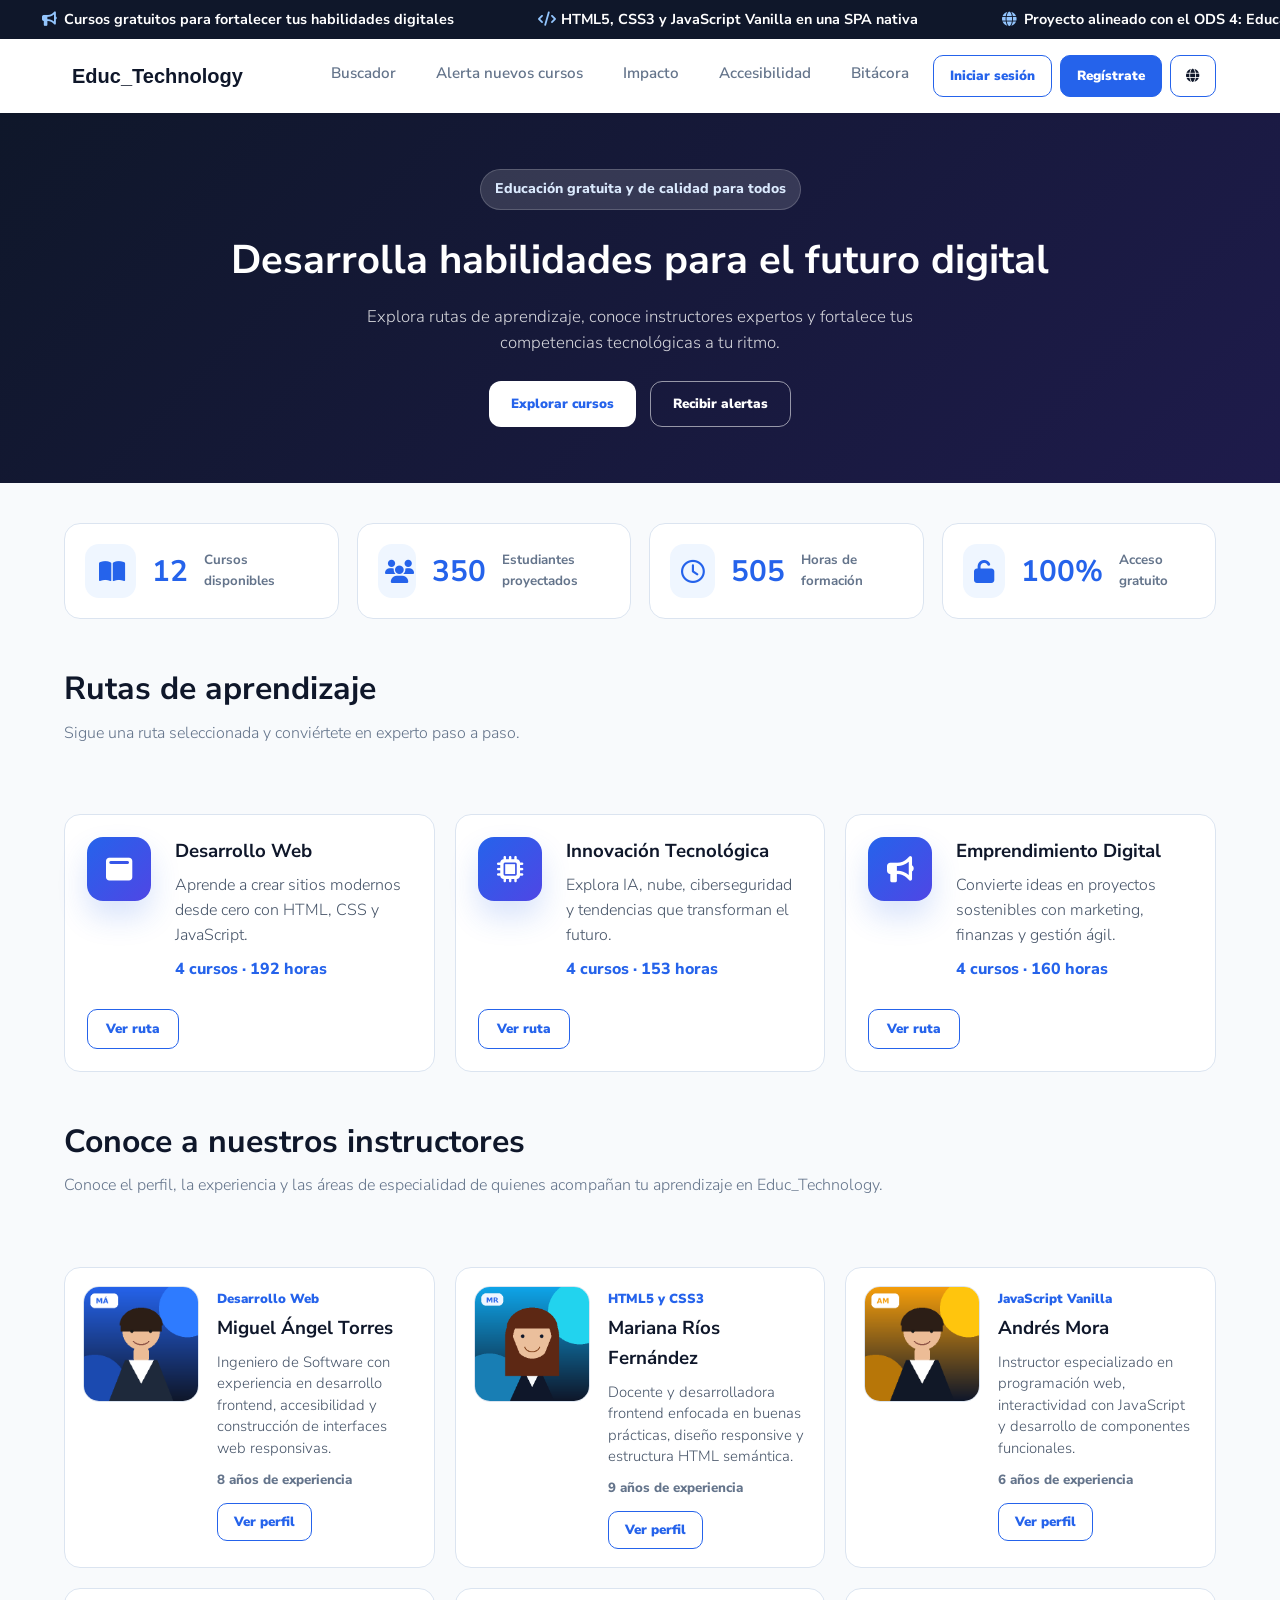
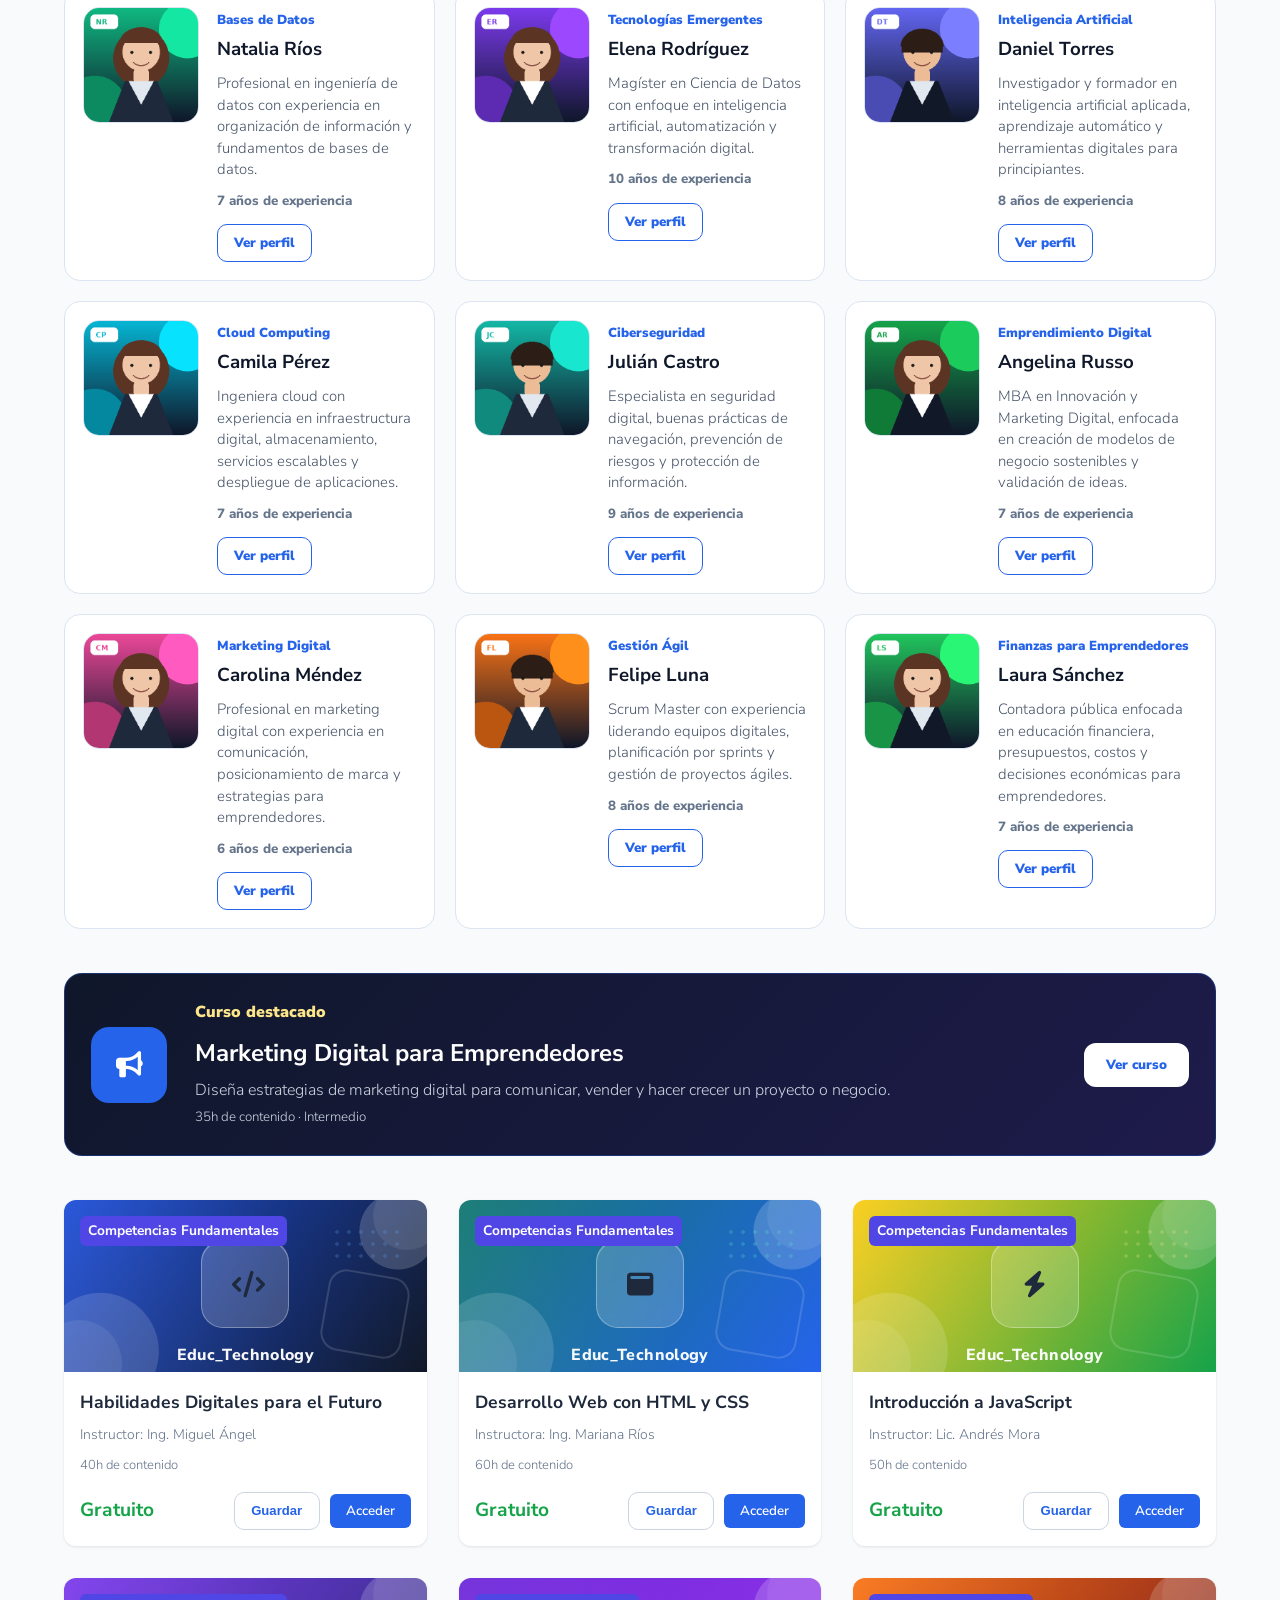
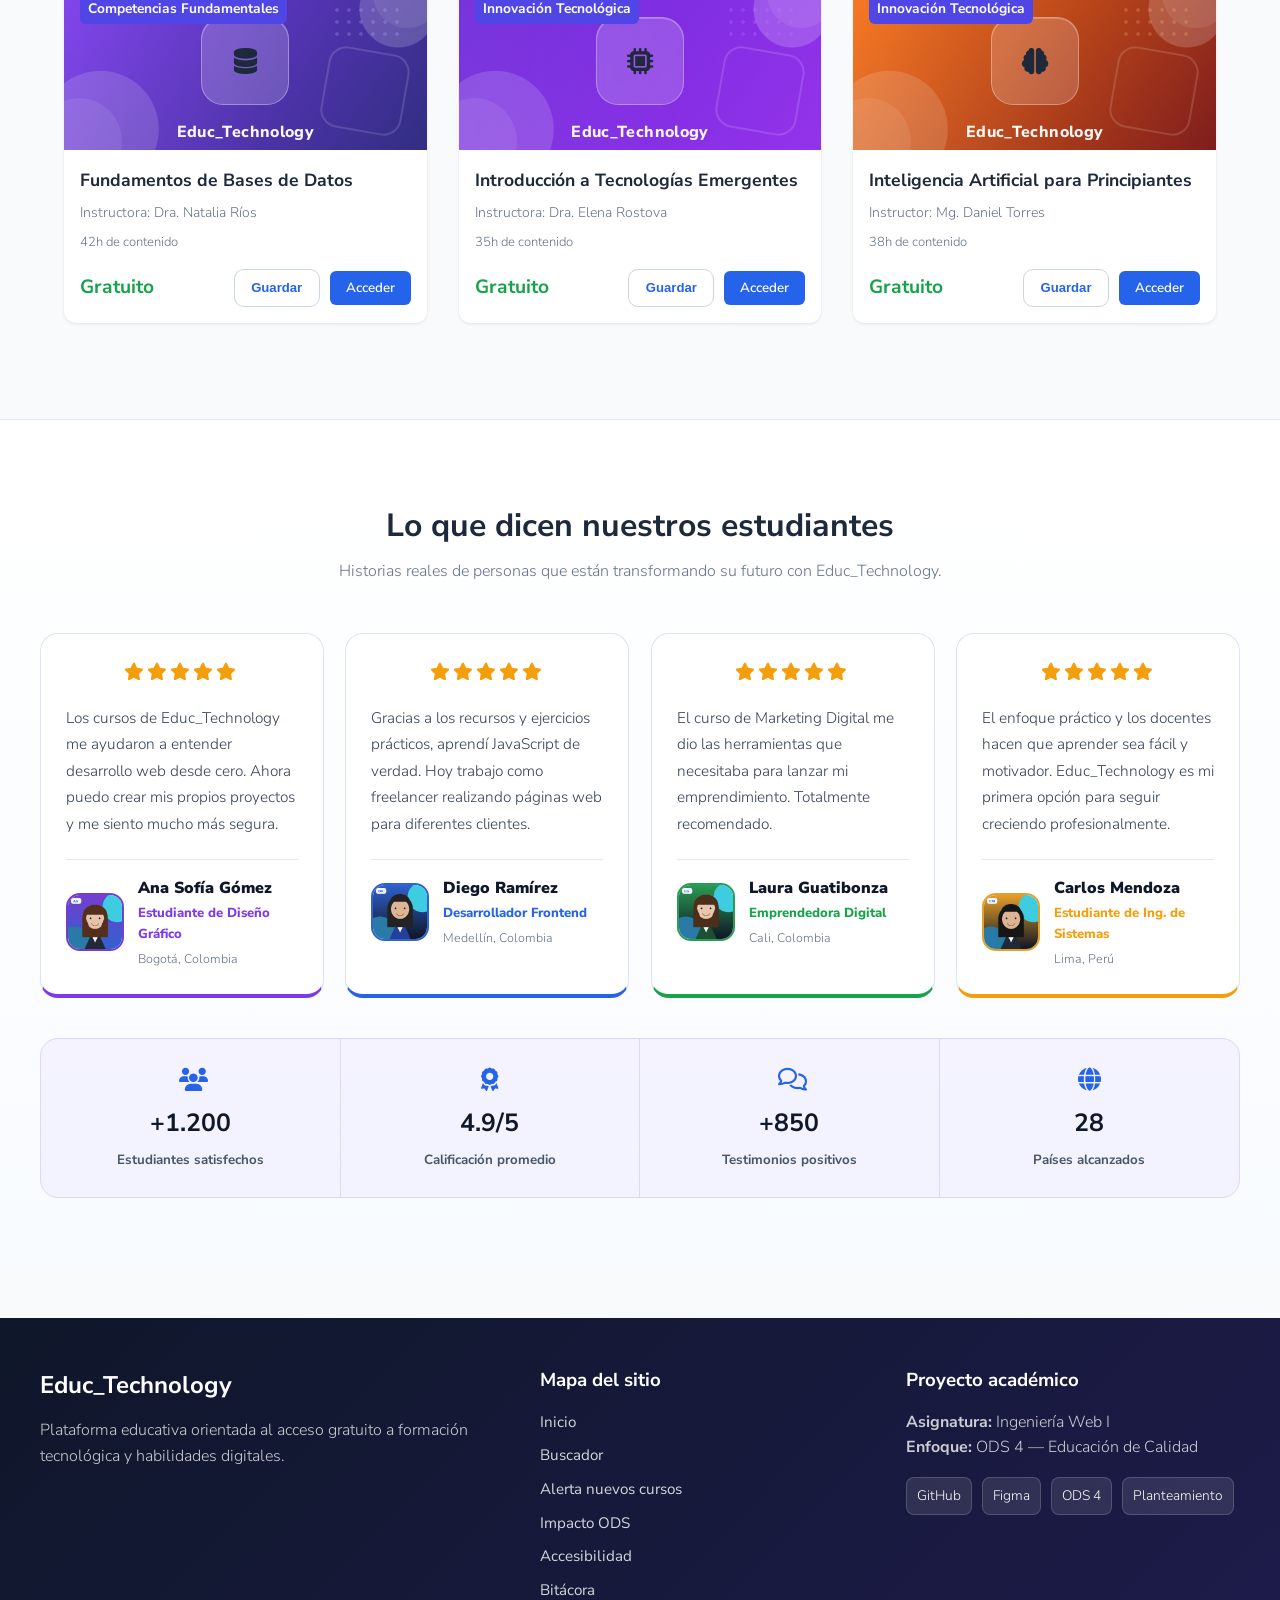
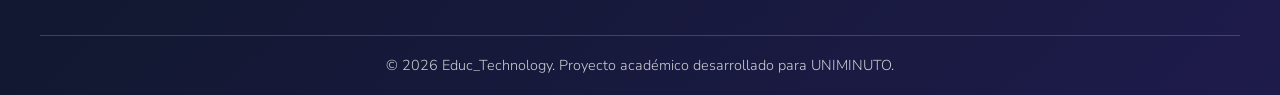
==== commit 4718ff31: "Implementa login registro y selector de idioma" ====
--- a/ingenieria-web-1/index.html
+++ b/ingenieria-web-1/index.html
@@ -25,22 +25,112 @@
         </div>
     </section>
 
-    <!-- Menú de navegación principal -->
-    <header class="main-navigation">
-        <div class="nav-container">
-            <button type="button" class="logo logo-btn" onclick="navegarSPA('inicio', event)" aria-label="Volver al inicio">Educ_Technology</button>
-            <button type="button" class="menu-toggle" id="menu-toggle" aria-label="Abrir menú de navegación" aria-expanded="false">Menú</button>
-            <nav>
-                <ul class="nav-links" id="nav-links">
-                    <li><button type="button" class="nav-btn" onclick="navegarSPA('buscador', event)">Buscador</button></li>
-                    <li><button type="button" class="nav-btn" onclick="navegarSPA('inscripcion', event)">Alerta nuevos cursos</button></li>
-                    <li><button type="button" class="nav-btn" onclick="navegarSPA('ods', event)">Impacto</button></li>
-                    <li><button type="button" class="nav-btn" onclick="navegarSPA('accesibilidad', event)">Accesibilidad</button></li>
-                    <li><button type="button" class="nav-btn" onclick="navegarSPA('bitacora', event)">Bitácora</button></li>
-                </ul>
-            </nav>
-        </div>
-    </header>
+<!-- Menú de navegación principal -->
+<header class="main-navigation">
+    <div class="nav-container">
+
+        <button
+            type="button"
+            class="logo logo-btn"
+            onclick="navegarSPA('inicio', event)"
+            aria-label="Volver al inicio">
+            Educ_Technology
+        </button>
+
+        <button
+            type="button"
+            class="menu-toggle"
+            id="menu-toggle"
+            aria-label="Abrir menú de navegación"
+            aria-expanded="false">
+            Menú
+        </button>
+
+        <nav>
+            <ul class="nav-links" id="nav-links">
+
+                <li>
+                    <button
+                        type="button"
+                        class="nav-btn"
+                        onclick="navegarSPA('buscador', event)">
+                        Buscador
+                    </button>
+                </li>
+
+                <li>
+                    <button
+                        type="button"
+                        class="nav-btn"
+                        onclick="navegarSPA('inscripcion', event)">
+                        Alerta nuevos cursos
+                    </button>
+                </li>
+
+                <li>
+                    <button
+                        type="button"
+                        class="nav-btn"
+                        onclick="navegarSPA('ods', event)">
+                        Impacto
+                    </button>
+                </li>
+
+                <li>
+                    <button
+                        type="button"
+                        class="nav-btn"
+                        onclick="navegarSPA('accesibilidad', event)">
+                        Accesibilidad
+                    </button>
+                </li>
+
+                <li>
+                    <button
+                        type="button"
+                        class="nav-btn"
+                        onclick="navegarSPA('bitacora', event)">
+                        Bitácora
+                    </button>
+                </li>
+
+                <!-- Accesos de usuario e idioma -->
+
+                <li>
+                    <button
+                        type="button"
+                        class="auth-btn auth-login"
+                        id="btn-login">
+                        Iniciar sesión
+                    </button>
+                </li>
+
+                <li>
+                    <button
+                        type="button"
+                        class="auth-btn auth-register"
+                        id="btn-register">
+                        Regístrate
+                    </button>
+                </li>
+
+                <li>
+                    <button
+                        type="button"
+                        class="language-btn"
+                        id="btn-language"
+                        aria-label="Cambiar idioma">
+                        <i
+                            class="fa-solid fa-globe app-icon"
+                            aria-hidden="true"></i>
+                    </button>
+                </li>
+
+            </ul>
+        </nav>
+
+    </div>
+</header>
 
     <!-- Contenido principal de la aplicación -->
 
@@ -371,6 +461,77 @@
             </div>
         </div>
 
+        <!-- Modal de inicio de sesión -->
+<div id="modal-login" class="modal-overlay oculto">
+    <div class="modal-content modal-auth">
+        <button type="button" id="btn-cerrar-login" class="modal-close-btn">&times;</button>
+        <h2>Iniciar sesión</h2>
+        <p class="modal-subtitle">Ingresa con tu correo para continuar en Educ_Technology.</p>
+
+        <form id="form-login" novalidate class="custom-form">
+            <div class="form-group">
+                <label for="login-correo">Correo Electrónico:</label>
+                <input id="login-correo" type="email" placeholder="ejemplo@gmail.com" required>
+                <span id="error-login-correo" class="error-text oculto">Ingresa un correo electrónico válido.</span>
+            </div>
+
+            <div class="form-group">
+                <label for="login-password">Contraseña:</label>
+                <input id="login-password" type="password" placeholder="Mínimo 6 caracteres" required>
+                <span id="error-login-password" class="error-text oculto">La contraseña debe tener mínimo 6 caracteres.</span>
+            </div>
+
+            <button type="submit" class="btn-submit">Entrar</button>
+        </form>
+    </div>
+</div>
+
+<!-- Modal de registro de usuario -->
+<div id="modal-register" class="modal-overlay oculto">
+    <div class="modal-content modal-auth">
+        <button type="button" id="btn-cerrar-register" class="modal-close-btn">&times;</button>
+        <h2>Regístrate</h2>
+        <p class="modal-subtitle">Crea una cuenta para recibir recomendaciones y novedades académicas.</p>
+
+        <form id="form-register" novalidate class="custom-form">
+            <div class="form-group">
+                <label for="register-nombre">Nombre completo:</label>
+                <input id="register-nombre" type="text" placeholder="Ej. Miguel Ángel Torres" required>
+                <span id="error-register-nombre" class="error-text oculto">El nombre debe tener mínimo 3 caracteres.</span>
+            </div>
+
+            <div class="form-group">
+                <label for="register-correo">Correo Electrónico:</label>
+                <input id="register-correo" type="email" placeholder="ejemplo@gmail.com" required>
+                <span id="error-register-correo" class="error-text oculto">Ingresa un correo electrónico válido.</span>
+            </div>
+
+            <div class="form-group">
+                <label for="register-password">Contraseña:</label>
+                <input id="register-password" type="password" placeholder="Mínimo 6 caracteres" required>
+                <span id="error-register-password" class="error-text oculto">La contraseña debe tener mínimo 6 caracteres.</span>
+            </div>
+
+            <button type="submit" class="btn-submit">Crear cuenta</button>
+        </form>
+    </div>
+</div>
+
+<!-- Modal de selección de idioma -->
+<div id="modal-language" class="modal-overlay oculto">
+    <div class="modal-content modal-language">
+        <button type="button" id="btn-cerrar-language" class="modal-close-btn">&times;</button>
+        <h2>Selecciona un idioma</h2>
+        <p class="modal-subtitle">Elige el idioma de visualización de la plataforma.</p>
+
+        <div class="language-options">
+            <button type="button" class="language-option" data-lang="es">Español</button>
+            <button type="button" class="language-option" data-lang="en">English</button>
+            <button type="button" class="language-option" data-lang="pt">Português</button>
+        </div>
+    </div>
+</div>
+
         <!-- Modal de perfil de instructor -->
         <div id="modal-instructor" class="modal-overlay oculto">
             <div class="modal-content modal-content-instructor">
--- a/ingenieria-web-1/css/styles.css
+++ b/ingenieria-web-1/css/styles.css
@@ -1,20 +1,20 @@
 /* ==========================================================================
-   PALETA DE COLORES — Educ_Technology
-   Variables principales para mantener consistencia visual en todo el sitio.
+PALETA DE COLORES — Educ_Technology
+Variables principales para mantener consistencia visual en todo el sitio.
    ========================================================================== */
 /*
-   COLOR PRIMARIO:    #2563eb  — Azul tecnológico (nav, botones, acentos)
-   COLOR SECUNDARIO:  #0f172a  — Azul muy oscuro / casi negro (hero, fondos)
-   COLOR ACENTO:      #16a34a  — Verde (precios, gratuito, ODS)
-   COLOR SUPERFICIE:  #f8fafc  — Gris muy claro (fondo general)
-   COLOR BORDE:       #e2e8f0  — Gris suave (separadores, bordes)
-   BLANCO:            #ffffff  — Tarjetas, modales, formularios
-   TEXTO PRINCIPAL:   #1e293b  — Casi negro, lectura cómoda
-   TEXTO SECUNDARIO:  #64748b  — Gris medio, subtítulos y metadatos
+COLOR PRIMARIO:    #2563eb  — Azul tecnológico (nav, botones, acentos)
+COLOR SECUNDARIO:  #0f172a  — Azul muy oscuro / casi negro (hero, fondos)
+COLOR ACENTO:      #16a34a  — Verde (precios, gratuito, ODS)
+COLOR SUPERFICIE:  #f8fafc  — Gris muy claro (fondo general)
+COLOR BORDE:       #e2e8f0  — Gris suave (separadores, bordes)
+BLANCO:            #ffffff  — Tarjetas, modales, formularios
+TEXTO PRINCIPAL:   #1e293b  — Casi negro, lectura cómoda
+TEXTO SECUNDARIO:  #64748b  — Gris medio, subtítulos y metadatos
 */
 
 /* ==========================================================================
-   RESET Y BASE GLOBAL
+RESET Y BASE GLOBAL
    ========================================================================== */
 * {
     margin: 0;
@@ -46,7 +46,7 @@
 }
 
 /* ==========================================================================
-   MENÚ DE NAVEGACIÓN SUPERIOR FIJO
+MENÚ DE NAVEGACIÓN SUPERIOR FIJO
    ========================================================================== */
 .main-navigation {
     background-color: #ffffff;
@@ -111,7 +111,7 @@
 }
 
 /* ==========================================================================
-   HERO BANNER — Ahora centrado sin los botones dentro
+HERO BANNER — Ahora centrado sin los botones dentro
    ========================================================================== */
 .hero-banner {
     text-align: center;
@@ -135,7 +135,7 @@
 }
 
 /* ==========================================================================
-   CATÁLOGO DE CURSOS
+CATÁLOGO DE CURSOS
    ========================================================================== */
 .catalog-layout {
     max-width: 1200px;
@@ -150,7 +150,7 @@
 }
 
 /* ==========================================================================
-   TARJETAS DE CURSOS
+TARJETAS DE CURSOS
    ========================================================================== */
 .tarjeta-curso {
     background: #ffffff;
@@ -249,8 +249,8 @@
 }
 
 /* ==========================================================================
-   SECCIÓN DE TESTIMONIOS
-   Tarjetas con borde suave e interacción visual al pasar el cursor.
+SECCIÓN DE TESTIMONIOS
+Tarjetas con borde suave e interacción visual al pasar el cursor.
    ========================================================================== */
 .testimonials-section {
     padding: 4rem 2rem;
@@ -318,7 +318,7 @@
 }
 
 /* ==========================================================================
-   BUSCADOR CON FILTROS DE CATEGORÍA
+BUSCADOR CON FILTROS DE CATEGORÍA
    ========================================================================== */
 .section-container {
     max-width: 1200px;
@@ -433,7 +433,7 @@
 }
 
 /* ==========================================================================
-   FORMULARIO DE INSCRIPCIÓN Y REDES SOCIALES
+FORMULARIO DE INSCRIPCIÓN Y REDES SOCIALES
    ========================================================================== */
 .page-container {
     max-width: 1000px;
@@ -588,8 +588,8 @@
 }
 
 /* ==========================================================================
-   SECCIÓN ODS — IMPACTO VISUAL
-   Presentación del compromiso educativo mediante indicadores y tarjetas.
+SECCIÓN ODS — IMPACTO VISUAL
+Presentación del compromiso educativo mediante indicadores y tarjetas.
    ========================================================================== */
 .ods-hero {
     display: flex;
@@ -696,8 +696,8 @@
 }
 
 /* ==========================================================================
-   BITÁCORA EXPANDIDA
-   Distribución de autoría, decisiones de diseño, mapa del sitio y cambios.
+BITÁCORA EXPANDIDA
+Distribución de autoría, decisiones de diseño, mapa del sitio y cambios.
    ========================================================================== */
 .bitacora-grid {
     display: grid;
@@ -786,7 +786,7 @@
 }
 
 /* ==========================================================================
-   MODAL FLOTANTE
+MODAL FLOTANTE
    ========================================================================== */
 .modal-overlay {
     position: fixed;
@@ -837,8 +837,8 @@
 }
 
 /* ==========================================================================
-   MODO OSCURO / ALTO CONTRASTE
-   Variantes visuales activadas desde los controles de accesibilidad.
+MODO OSCURO / ALTO CONTRASTE
+Variantes visuales activadas desde los controles de accesibilidad.
    ========================================================================== */
 body.alto-contraste {
     background-color: #0a0a0a !important;
@@ -904,7 +904,7 @@
 }
 
 /* ==========================================================================
-   TAMAÑO DE FUENTE: GRANDE Y PEQUEÑO
+TAMAÑO DE FUENTE: GRANDE Y PEQUEÑO
    ========================================================================== */
 body.fuente-grande { font-size: 1.2rem !important; }
 body.fuente-grande h1 { font-size: 3rem !important; }
@@ -917,8 +917,8 @@
 body.fuente-pequena h3 { font-size: 1.1rem !important; }
 
 /* ==========================================================================
-   MEDIA QUERIES — RESPONSIVIDAD
-   Ajustes de layout para tabletas, celulares y pantallas pequeñas.
+MEDIA QUERIES — RESPONSIVIDAD
+Ajustes de layout para tabletas, celulares y pantallas pequeñas.
    ========================================================================== */
 
 /* TABLET (máximo 900px) */
@@ -965,7 +965,7 @@
 
 
 /* ==========================================================================
-   FOOTER PROFESIONAL — mapa del sitio, créditos y redes
+FOOTER PROFESIONAL — mapa del sitio, créditos y redes
    ========================================================================== */
 .site-footer {
     background: linear-gradient(135deg, #0f172a 0%, #1e1b4b 100%);
@@ -1053,7 +1053,7 @@
 }
 
 /* ==========================================================================
-   AJUSTES RESPONSIVE EXTRA — menú móvil y accesibilidad sin tapar tarjetas
+AJUSTES RESPONSIVE EXTRA — menú móvil y accesibilidad sin tapar tarjetas
    ========================================================================== */
 @media (max-width: 900px) {
     .accesibilidad-rapida {
@@ -1137,7 +1137,7 @@
 }
 
 /* ==========================================================================
-   AJUSTE FINAL — ACCESIBILIDAD SIN BOTONES FLOTANTES
+AJUSTE FINAL — ACCESIBILIDAD SIN BOTONES FLOTANTES
    ========================================================================== */
 .accessibility-panel {
     max-width: 760px;
@@ -1223,7 +1223,7 @@
 
 
 /* ==========================================================================
-   MEJORAS FINALES DE INTERACCIÓN Y PRESENTACIÓN
+MEJORAS FINALES DE INTERACCIÓN Y PRESENTACIÓN
    ========================================================================== */
 .marquesina {
     width: 100%;
@@ -1514,7 +1514,7 @@
 }
 
 /* ==========================================================================
-   BUSCADOR TIPO PANEL ACADÉMICO — resultados compactos y diferentes al Home
+BUSCADOR TIPO PANEL ACADÉMICO — resultados compactos y diferentes al Home
    ========================================================================== */
 #buscador .catalog-layout {
     max-width: 1200px;
@@ -1784,8 +1784,8 @@
 }
 
 /* ========================================================================== 
-   AJUSTE FINAL: VISIBILIDAD DEL LOGO EN MODO OSCURO Y ALTO CONTRASTE
-   Evita que el título Educ_Technology se pierda sobre fondos oscuros.
+AJUSTE FINAL: VISIBILIDAD DEL LOGO EN MODO OSCURO Y ALTO CONTRASTE
+Evita que el título Educ_Technology se pierda sobre fondos oscuros.
    ========================================================================== */
 body.modo-oscuro .logo,
 body.modo-oscuro .logo-btn {
@@ -1816,7 +1816,7 @@
 }
 
 /* ========================================================================== 
-   MEJORA DE CATÁLOGO: Favoritos y más cursos disponibles
+MEJORA DE CATÁLOGO: Favoritos y más cursos disponibles
    ========================================================================== */
 .acciones-curso {
     display: flex;
@@ -1883,7 +1883,7 @@
 
 
 /* ========================================================================== 
-   HOME AVANZADO: Estadísticas, rutas, instructores y curso destacado
+HOME AVANZADO: Estadísticas, rutas, instructores y curso destacado
    ========================================================================== */
 .home-stats-section,
 .learning-paths-section,
@@ -2241,7 +2241,7 @@
 
 
 /* ==========================================================================
-   TESTIMONIOS — PRESENTACIÓN VISUAL
+TESTIMONIOS — PRESENTACIÓN VISUAL
    ========================================================================== */
 .testimonials-section {
     background: linear-gradient(180deg, #ffffff 0%, #f8fbff 100%);
@@ -2465,7 +2465,7 @@
 
 
 /* ==========================================================================
-   AJUSTE FINAL: Portadas únicas de cursos en Home y testimonios limpios
+AJUSTE FINAL: Portadas únicas de cursos en Home y testimonios limpios
    ========================================================================== */
 .contenedor-imagen-tarjeta.curso-cover {
     height: 160px;
@@ -2670,7 +2670,7 @@
 
 
 /* ==========================================================================
-   AJUSTE VISUAL: portadas de cursos sin superposición y subtítulos limpios
+AJUSTE VISUAL: portadas de cursos sin superposición y subtítulos limpios
    ========================================================================== */
 .contenedor-imagen-tarjeta.curso-cover {
     height: 172px;
@@ -2783,9 +2783,9 @@
 
 
 /* ========================================================================== 
-   AJUSTE FINAL: Portadas limpias sin título duplicado
-   - La portada solo muestra categoría, icono y marca.
-   - El nombre del curso queda únicamente en el contenido de la tarjeta.
+AJUSTE FINAL: Portadas limpias sin título duplicado
+- La portada solo muestra categoría, icono y marca.
+- El nombre del curso queda únicamente en el contenido de la tarjeta.
    ========================================================================== */
 .contenedor-imagen-tarjeta.curso-cover {
     height: 172px;
@@ -2906,7 +2906,7 @@
 
 
 /* ==========================================================================
-   ICONOGRAFÍA UNIFICADA: Font Awesome
+ICONOGRAFÍA UNIFICADA: Font Awesome
    ========================================================================== */
 .app-icon {
     display: inline-grid;
@@ -2954,7 +2954,7 @@
 }
 
 /* ========================================================================== 
-   AJUSTES VISUALES: Home y Bitácora
+AJUSTES VISUALES: Home y Bitácora
    ========================================================================== */
 .testimonial-heading-icon {
     display: none !important;
@@ -3034,3 +3034,149 @@
 body.modo-oscuro .decisiones-lista li + li {
     border-top-color: #334155;
 }
+
+/* ==========================================================================
+AUTENTICACIÓN E IDIOMA — Login, registro y cambio de idioma
+   ========================================================================== */
+.auth-btn,
+.language-btn {
+    min-height: 42px;
+    border-radius: 10px;
+    padding: 8px 16px;
+    font-family: inherit;
+    font-weight: 900;
+    cursor: pointer;
+    transition: background 0.2s ease, color 0.2s ease, border-color 0.2s ease, transform 0.2s ease;
+}
+
+.auth-login {
+    background: #ffffff;
+    color: #2563eb;
+    border: 1.5px solid #2563eb;
+}
+
+.auth-login:hover {
+    background: #eff6ff;
+    transform: translateY(-1px);
+}
+
+.auth-register {
+    background: #2563eb;
+    color: #ffffff;
+    border: 1.5px solid #2563eb;
+}
+
+.auth-register:hover {
+    background: #1d4ed8;
+    border-color: #1d4ed8;
+    transform: translateY(-1px);
+}
+
+.language-btn {
+    width: 46px;
+    padding: 0;
+    background: #ffffff;
+    color: #0f172a;
+    border: 1.5px solid #2563eb;
+    display: inline-grid;
+    place-items: center;
+}
+
+.language-btn:hover {
+    background: #eff6ff;
+    color: #2563eb;
+    transform: translateY(-1px);
+}
+
+.modal-auth {
+    max-width: 460px;
+}
+
+body.modo-oscuro .auth-login,
+body.modo-oscuro .language-btn {
+    background: #111827;
+    color: #c4b5fd;
+    border-color: #7c3aed;
+}
+
+body.modo-oscuro .auth-register {
+    background: #7c3aed;
+    border-color: #7c3aed;
+    color: #ffffff;
+}
+
+body.alto-contraste .auth-login,
+body.alto-contraste .language-btn {
+    background: #000000;
+    color: #fde047;
+    border-color: #fde047;
+}
+
+body.alto-contraste .auth-register {
+    background: #fde047;
+    color: #000000;
+    border-color: #fde047;
+}
+
+@media (max-width: 800px) {
+    .auth-btn,
+    .language-btn {
+        width: 100%;
+        justify-content: center;
+    }
+
+    .language-btn {
+        min-height: 42px;
+    }
+}
+
+.modal-language {
+    max-width: 560px;
+}
+
+.language-options {
+    display: grid;
+    grid-template-columns: repeat(3, 1fr);
+    gap: 14px;
+    margin-top: 24px;
+}
+
+.language-option {
+    border: 1.5px solid #dbe4f0;
+    background: #ffffff;
+    color: #0f172a;
+    padding: 14px 16px;
+    border-radius: 12px;
+    font-family: inherit;
+    font-size: 1rem;
+    font-weight: 800;
+    cursor: pointer;
+    transition: background 0.2s ease, color 0.2s ease, border-color 0.2s ease, transform 0.2s ease;
+}
+
+.language-option:hover,
+.language-option.active {
+    background: #eff6ff;
+    border-color: #2563eb;
+    color: #2563eb;
+    transform: translateY(-1px);
+}
+
+body.modo-oscuro .language-option {
+    background: #111827;
+    color: #e5e7eb;
+    border-color: #334155;
+}
+
+body.modo-oscuro .language-option:hover,
+body.modo-oscuro .language-option.active {
+    background: rgba(37, 99, 235, 0.16);
+    color: #93c5fd;
+    border-color: #2563eb;
+}
+
+@media (max-width: 560px) {
+    .language-options {
+        grid-template-columns: 1fr;
+    }
+}
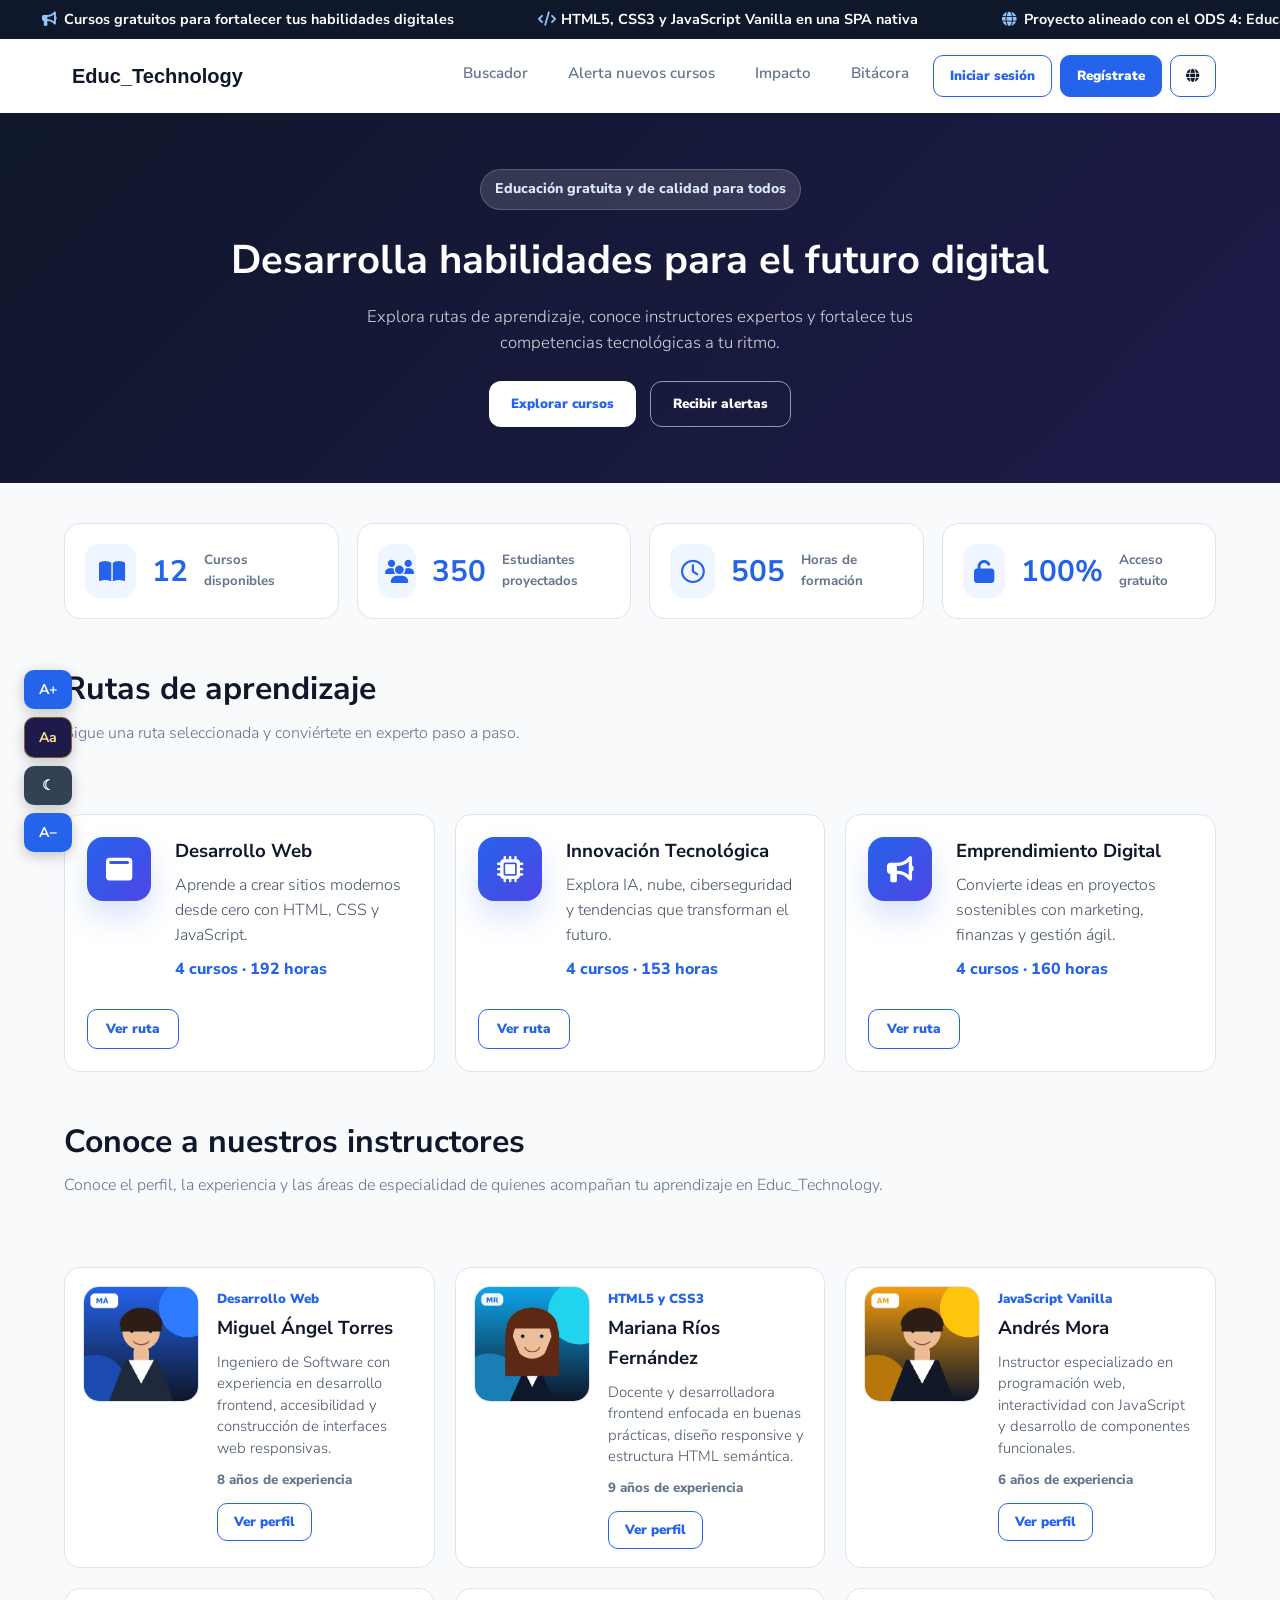
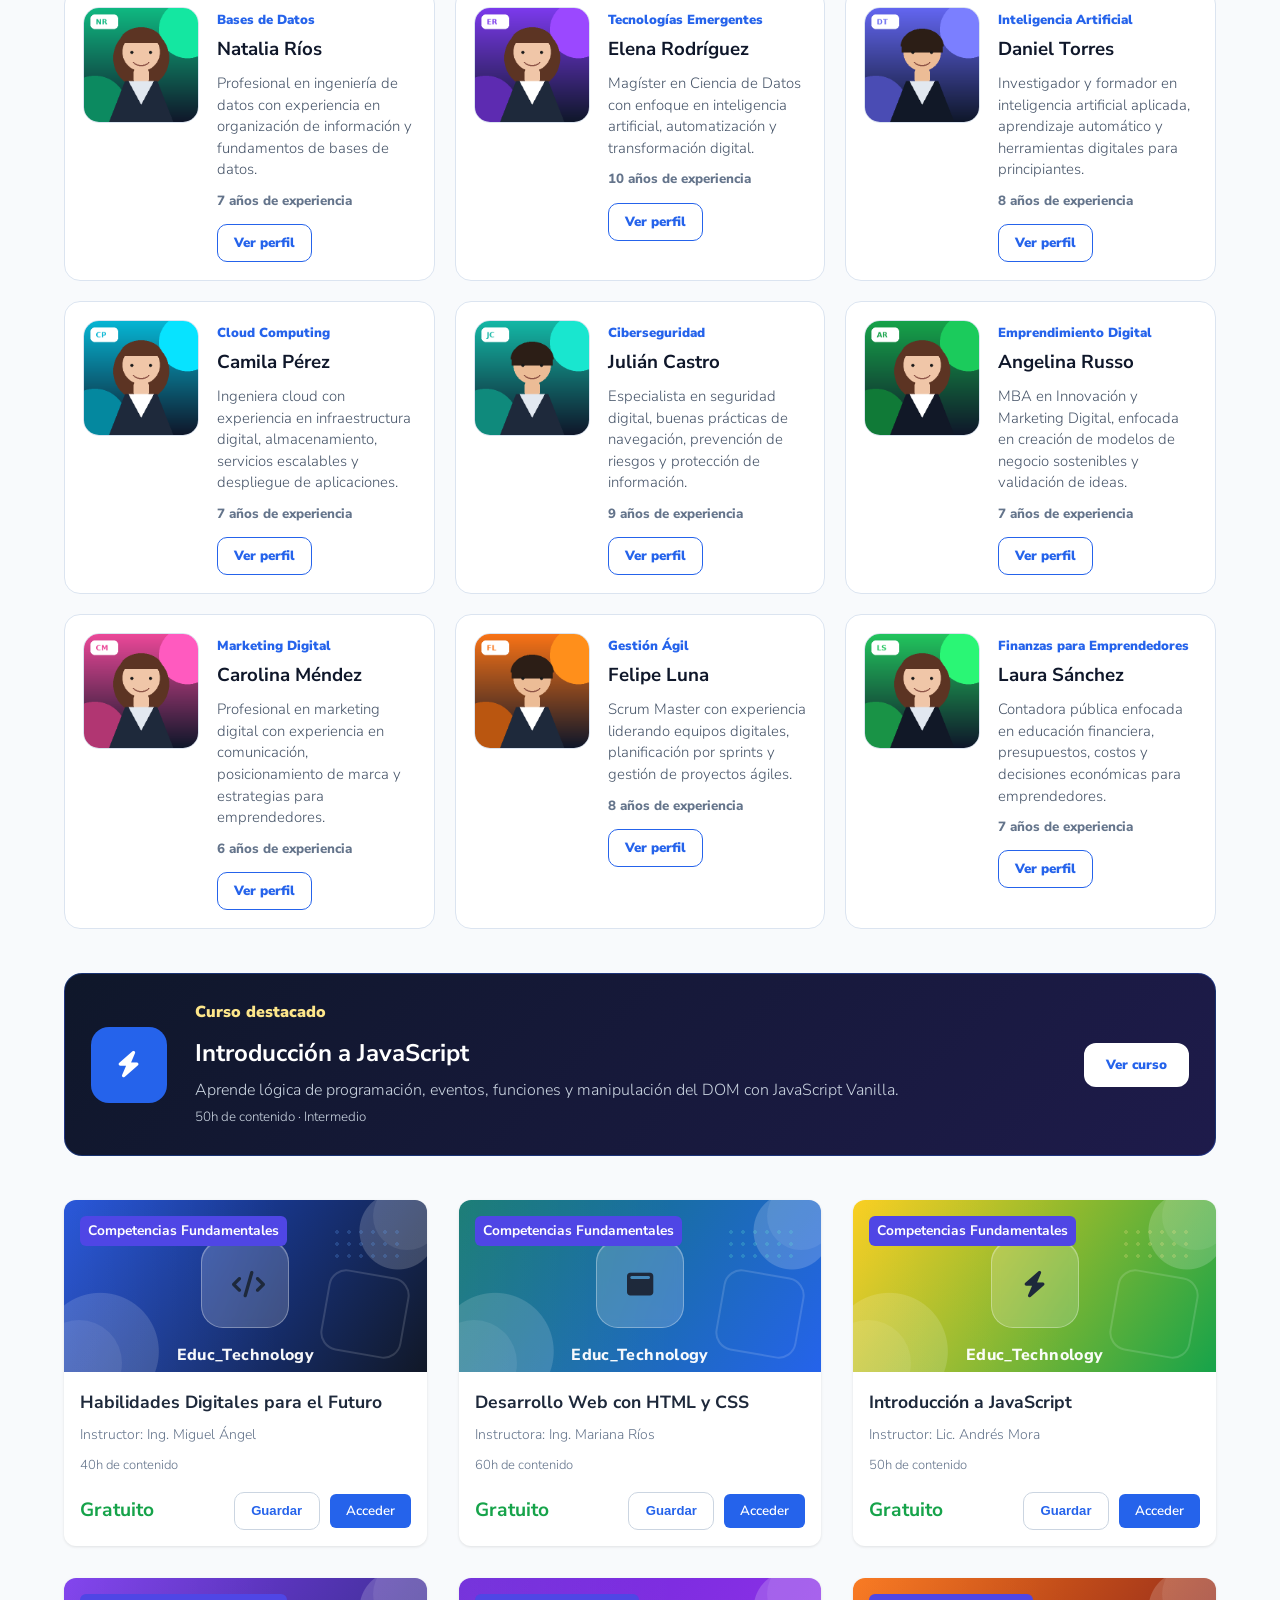
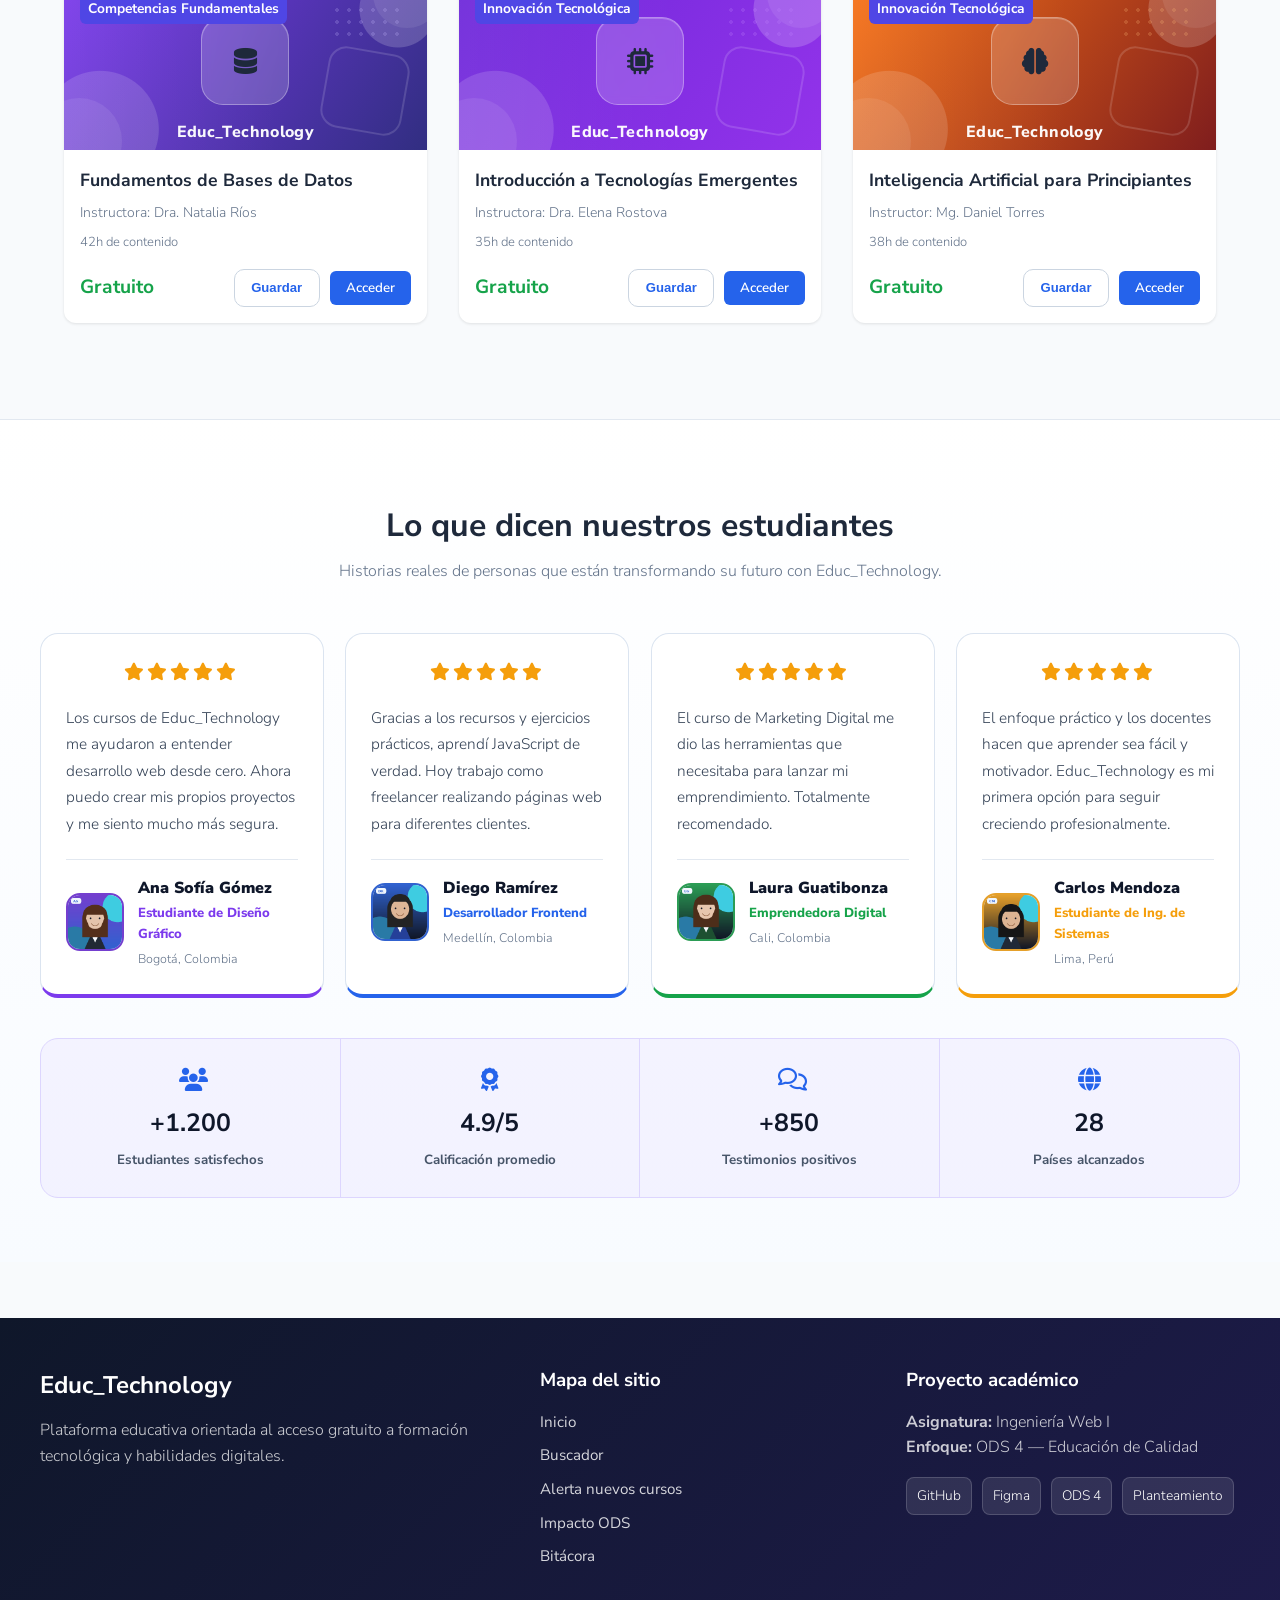
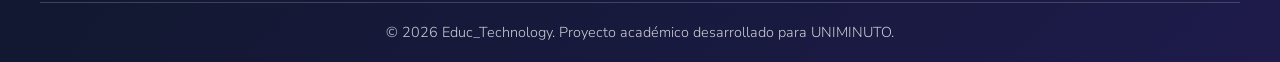
==== commit 85e06c4f: "Integración de módulos JavaScript y mejoras funcionales" ====
--- a/ingenieria-web-1/index.html
+++ b/ingenieria-web-1/index.html
@@ -80,15 +80,6 @@
                     <button
                         type="button"
                         class="nav-btn"
-                        onclick="navegarSPA('accesibilidad', event)">
-                        Accesibilidad
-                    </button>
-                </li>
-
-                <li>
-                    <button
-                        type="button"
-                        class="nav-btn"
                         onclick="navegarSPA('bitacora', event)">
                         Bitácora
                     </button>
@@ -131,6 +122,14 @@
 
     </div>
 </header>
+
+    <!-- Botones de accesibilidad -->
+    <div class="accesibilidad-flotante" aria-label="Controles de accesibilidad rápida">
+        <button type="button" id="btn-fuente-mas-flotante" class="btn-control" title="Aumentar tamaño de letra" aria-label="Aumentar tamaño de letra">A+</button>
+        <button type="button" id="btn-contraste-flotante" class="btn-control btn-control--contraste" title="Modo contraste" aria-label="Activar alto contraste">Aa</button>
+        <button type="button" id="btn-modo-oscuro-flotante" class="btn-control btn-control--oscuro" title="Modo oscuro" aria-label="Activar modo oscuro">☾</button>
+        <button type="button" id="btn-fuente-menos-flotante" class="btn-control" title="Reducir tamaño de letra" aria-label="Reducir tamaño de letra">A−</button>
+    </div>
 
     <!-- Contenido principal de la aplicación -->
 
@@ -344,31 +343,7 @@
         </section>
 
 
-        <!-- SECCIÓN 5: ACCESIBILIDAD -->
-        <!-- Herramientas de accesibilidad para personalizar la visualización -->
-        <section id="accesibilidad" class="oculto">
-            <div class="section-container">
-                <nav class="breadcrumb" aria-label="Migas de pan"><button type="button" onclick="navegarSPA('inicio', event)">Inicio</button><span>›</span><strong>Accesibilidad</strong></nav>
-                <h2>Herramientas de Accesibilidad</h2>
-                <p class="section-subtitle">Personaliza la visualización del sitio para mejorar la experiencia de lectura.</p>
-
-                <div class="accessibility-panel">
-                    <div class="accessibility-card">
-                        <h3>Controles visuales</h3>
-                        <p>Usa estas opciones para adaptar el contraste y el tamaño del texto según tus necesidades.</p>
-
-                        <div class="accessibility-controls">
-                            <button type="button" id="btn-fuente-mas" class="btn-control" aria-label="Aumentar tamaño de letra">Aumentar letra A+</button>
-                            <button type="button" id="btn-contraste" class="btn-control btn-control--contraste" aria-label="Alternar alto contraste">Modo contraste</button>
-                            <button type="button" id="btn-modo-oscuro" class="btn-control btn-control--oscuro" aria-label="Activar modo oscuro">Modo oscuro</button>
-                            <button type="button" id="btn-fuente-menos" class="btn-control" aria-label="Reducir tamaño de letra">Reducir letra A−</button>
-                        </div>
-                    </div>
-                </div>
-            </div>
-        </section>
-
-        <!-- SECCIÓN 6: BITÁCORA Y CRÉDITOS -->
+        <!-- SECCIÓN 5: BITÁCORA Y CRÉDITOS -->
         <!-- Bitácora con créditos, decisiones de diseño y registro de cambios -->
         <section id="bitacora" class="oculto">
             <div class="section-container">
@@ -416,7 +391,6 @@
                             <li><a href="#" onclick="navegarSPA('buscador', event)">Buscador — Filtros por nombre y categoría</a></li>
                             <li><a href="#" onclick="navegarSPA('inscripcion', event)">Alerta nuevos cursos — Formulario con RegEx</a></li>
                             <li><a href="#" onclick="navegarSPA('ods', event)">Impacto — Compromiso ODS 4 con estadísticas</a></li>
-                            <li><a href="#" onclick="navegarSPA('accesibilidad', event)">Accesibilidad — Contraste y tamaño de letra</a></li>
                             <li><a href="#" onclick="navegarSPA('bitacora', event)">Bitácora — Créditos y decisiones de diseño</a></li>
                         </ul>
                     </div>
@@ -432,6 +406,7 @@
                             <li><span class="version">v1.4</span> Media queries para móvil, tablet y escritorio</li>
                             <li><span class="version">v1.5</span> Filtros de buscador, ODS visual, bitácora completa</li>
                             <li><span class="version">v1.6</span> Favoritos funcionales, rutas de aprendizaje, instructores y curso destacado</li>
+                            <li><span class="version">v1.7</span> Botones de accesibilidad flotantes fijos, visibles en todas las secciones sin necesidad de navegar al menú</li>
                         </ul>
                     </div>
 
@@ -559,7 +534,6 @@
                     <li><button type="button" onclick="navegarSPA('buscador', event)">Buscador</button></li>
                     <li><button type="button" onclick="navegarSPA('inscripcion', event)">Alerta nuevos cursos</button></li>
                     <li><button type="button" onclick="navegarSPA('ods', event)">Impacto ODS</button></li>
-                    <li><button type="button" onclick="navegarSPA('accesibilidad', event)">Accesibilidad</button></li>
                     <li><button type="button" onclick="navegarSPA('bitacora', event)">Bitácora</button></li>
                 </ul>
             </nav>
@@ -584,6 +558,14 @@
 
     <div id="toast-feedback" class="toast-feedback oculto" role="status" aria-live="polite"></div>
 
-    <script src="js/index.js"></script>
+    <script src="js/modules/utils.js"></script>
+    <script src="js/modules/datos.js"></script>
+    <script src="js/modules/navegacion.js"></script>
+    <script src="js/modules/contenido-home.js"></script>
+    <script src="js/modules/formularios.js"></script>
+    <script src="js/modules/buscador.js"></script>
+    <script src="js/modules/accesibilidad.js"></script>
+    <script src="js/modules/auth-idioma.js"></script>
+    <script src="js/main.js"></script>
 </body>
 </html>
--- a/ingenieria-web-1/css/styles.css
+++ b/ingenieria-web-1/css/styles.css
@@ -3180,3 +3180,58 @@
         grid-template-columns: 1fr;
     }
 }
+
+/* ==========================================================================
+   BOTONES DE ACCESIBILIDAD
+   ========================================================================== */
+.accesibilidad-flotante {
+    position: fixed;
+    bottom: 48px;
+    left: 24px;
+    display: flex;
+    flex-direction: column;
+    gap: 8px;
+    z-index: 999;
+}
+
+.accesibilidad-flotante .btn-control {
+    box-shadow: 0 4px 14px rgba(0, 0, 0, 0.22);
+    min-width: unset;
+    padding: 10px 14px;
+    font-size: 0.88rem;
+}
+
+.accesibilidad-flotante .btn-control:hover {
+    transform: translateY(-3px);
+    box-shadow: 0 6px 18px rgba(0, 0, 0, 0.28);
+}
+
+/* Tablet */
+@media (max-width: 900px) {
+    .accesibilidad-flotante {
+        bottom: 50%;
+        left: auto;
+        right: 12px;
+        transform: translateY(50%);
+        gap: 6px;
+    }
+    .accesibilidad-flotante .btn-control {
+        padding: 8px 10px;
+        font-size: 0.82rem;
+    }
+}
+
+/* Móvil */
+@media (max-width: 768px) {
+    .accesibilidad-flotante {
+        bottom: 50%;
+        left: auto;
+        right: 10px;
+        transform: translateY(50%);
+        gap: 5px;
+    }
+    .accesibilidad-flotante .btn-control {
+        padding: 7px 9px;
+        font-size: 0.78rem;
+    }
+}
